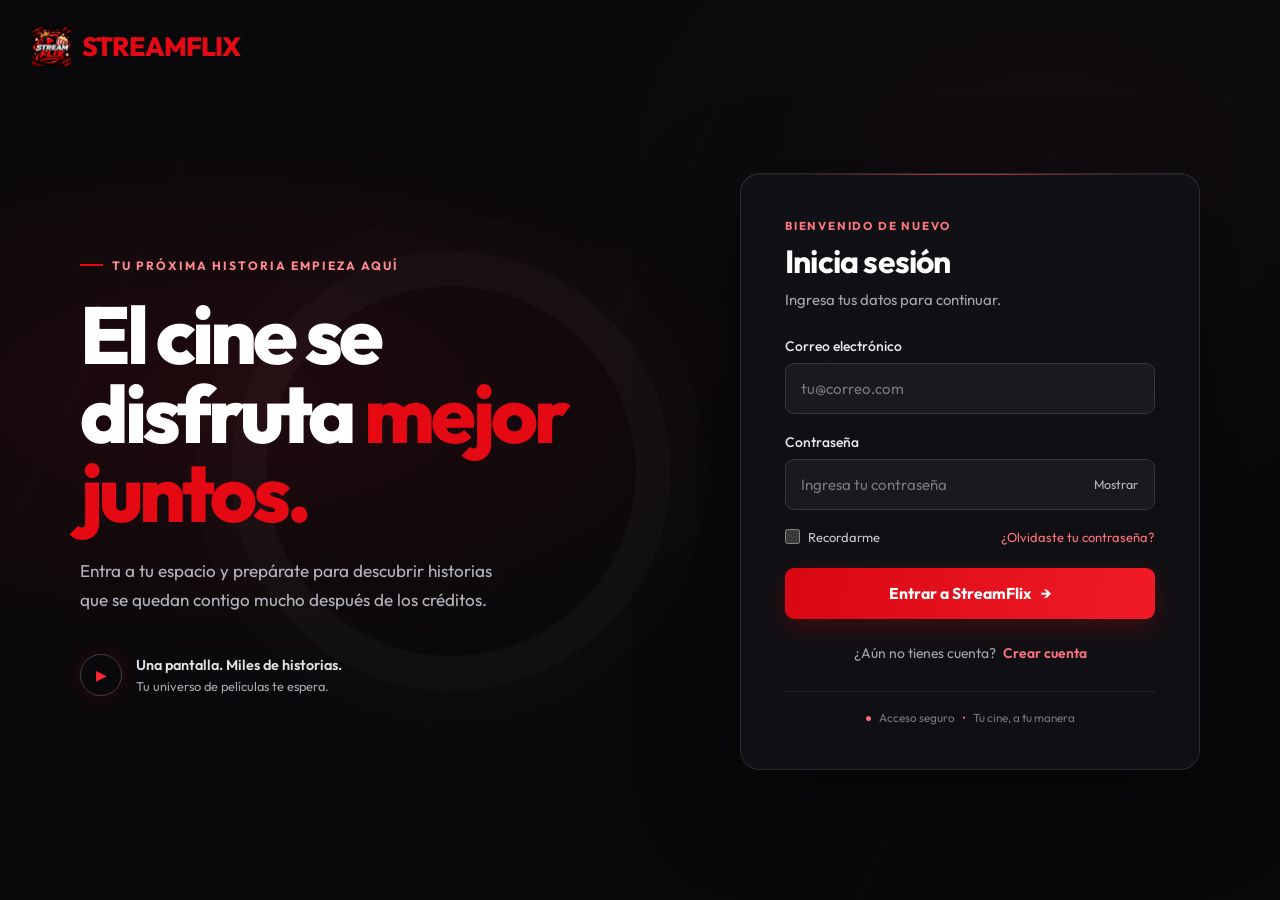
==== index.html @ 70cc802a "page" ====
<!DOCTYPE html>
<html lang="es">
<head>
    <meta charset="UTF-8">
    <meta name="viewport" content="width=device-width, initial-scale=1.0">
    <meta name="theme-color" content="#09090b">
    <title>Iniciar sesión | StreamFlix</title>
    <link rel="icon" type="image/svg+xml" href="assets/image/logo.svg">
    <link href="https://fonts.googleapis.com/css2?family=Outfit:wght@300;400;500;600;700;800&display=swap" rel="stylesheet">
    <link rel="stylesheet" href="assets/styles/login.css">
    <script src="assets/scripts/auth.js"></script>
</head>
<body>
    <header class="topbar">
        <a class="brand" href="index.html" aria-label="StreamFlix, ir al catálogo">
            <img src="assets/image/logo.svg" alt="">
            <span>STREAMFLIX</span>
        </a>
    </header>

    <main class="layout">
        <section class="intro" aria-labelledby="welcome-title">
            <p class="eyebrow">Tu próxima historia empieza aquí</p>
            <h1 id="welcome-title">El cine se disfruta <span>mejor juntos.</span></h1>
            <p class="intro-copy">Entra a tu espacio y prepárate para descubrir historias que se quedan contigo mucho después de los créditos.</p>
            <div class="film-note">
                <span class="play-mark" aria-hidden="true">▶</span>
                <span><strong>Una pantalla. Miles de historias.</strong><small>Tu universo de películas te espera.</small></span>
            </div>
        </section>

        <section class="login-card" aria-labelledby="login-title">
            <p class="card-kicker">Bienvenido de nuevo</p>
            <h2 id="login-title">Inicia sesión</h2>
            <p class="card-copy">Ingresa tus datos para continuar.</p>

            <form id="loginForm">
                <div class="field">
                    <label for="email">Correo electrónico</label>
                    <input id="email" name="email" type="email" placeholder="tu@correo.com" autocomplete="email" required>
                </div>

                <div class="field">
                    <label for="password">Contraseña</label>
                    <div class="input-wrap">
                        <input id="password" name="password" type="password" placeholder="Ingresa tu contraseña" autocomplete="current-password" required>
                        <button class="show-password" id="togglePassword" type="button" aria-label="Mostrar contraseña" aria-pressed="false">Mostrar</button>
                    </div>
                </div>

                <div class="form-options">
                    <label class="remember" for="remember">
                        <input id="remember" name="remember" type="checkbox">
                        <span>Recordarme</span>
                    </label>
                    <a class="text-link" href="#" id="forgotPassword">¿Olvidaste tu contraseña?</a>
                </div>

                <button class="submit-button" type="submit">Entrar a StreamFlix <span aria-hidden="true">→</span></button>
                <p class="status-message" id="formMessage" role="status" aria-live="polite"></p>
            </form>

            <p class="signup">¿Aún no tienes cuenta? <a class="text-link" href="#" id="signupLink">Crear cuenta</a></p>
            <div class="card-footer"><span>●</span> Acceso seguro <span>•</span> Tu cine, a tu manera</div>
        </section>
    </main>
    <script src="assets/scripts/login.js"></script>
</body>
</html>
---- assets/styles/login.css ----
:root {
            color-scheme: dark;
            --red: #e50914;
            --red-bright: #ff2632;
            --text: #fff;
            --muted: #a6a6b0;
            --panel: rgba(18, 18, 23, 0.84);
        }

        * {
            box-sizing: border-box;
        }

        body {
            min-width: 320px;
            min-height: 100vh;
            margin: 0;
            overflow-x: hidden;
            background:
                radial-gradient(ellipse at 18% 44%, rgba(101, 9, 21, 0.26), transparent 38%),
                radial-gradient(ellipse at 82% 18%, rgba(54, 27, 38, 0.2), transparent 34%),
                #09090b;
            color: var(--text);
            font-family: 'Outfit', sans-serif;
        }

        body::before {
            position: fixed;
            inset: 0;
            z-index: -1;
            background: repeating-linear-gradient(115deg, transparent 0 15%, rgba(255, 255, 255, 0.012) 15.1% 15.2%, transparent 15.3% 30%);
            content: "";
            pointer-events: none;
        }

        a {
            color: inherit;
        }

        .topbar {
            position: relative;
            z-index: 1;
            display: flex;
            align-items: center;
            justify-content: space-between;
            width: min(1320px, calc(100% - 64px));
            margin: 0 auto;
            padding: 27px 0;
        }

        .brand {
            display: inline-flex;
            align-items: center;
            gap: 11px;
            color: var(--red);
            font-size: 1.65rem;
            font-weight: 800;
            letter-spacing: -1px;
            text-decoration: none;
        }

        .brand img {
            width: 39px;
            height: 39px;
            object-fit: contain;
        }

        .layout {
            display: grid;
            grid-template-columns: minmax(0, 1fr) minmax(360px, 460px);
            align-items: center;
            gap: clamp(48px, 9vw, 150px);
            width: min(1120px, calc(100% - 64px));
            min-height: calc(100vh - 100px);
            margin: 0 auto;
            padding: 28px 0 72px;
        }

        .intro {
            position: relative;
            max-width: 620px;
            padding: 38px 0;
        }

        .intro::before {
            position: absolute;
            top: 50%;
            left: 34%;
            z-index: -1;
            width: 370px;
            height: 370px;
            border: 1px solid rgba(255, 255, 255, 0.045);
            border-radius: 50%;
            box-shadow: 0 0 0 34px rgba(255, 255, 255, 0.018), 0 0 0 70px rgba(255, 255, 255, 0.012);
            content: "";
            transform: translateY(-50%);
        }

        .eyebrow {
            display: inline-flex;
            align-items: center;
            gap: 9px;
            margin-bottom: 22px;
            color: #ff8a91;
            font-size: 0.75rem;
            font-weight: 700;
            letter-spacing: 2px;
            text-transform: uppercase;
        }

        .eyebrow::before {
            width: 23px;
            height: 2px;
            background: var(--red);
            content: "";
        }

        h1 {
            max-width: 600px;
            margin: 0;
            font-size: clamp(3.2rem, 6.3vw, 5.7rem);
            font-weight: 800;
            letter-spacing: -4px;
            line-height: 0.98;
        }

        h1 span {
            color: var(--red);
        }

        .intro-copy {
            max-width: 430px;
            margin: 24px 0 0;
            color: #b6b6bf;
            font-size: 1.07rem;
            line-height: 1.7;
        }

        .film-note {
            display: flex;
            align-items: center;
            gap: 14px;
            margin-top: 40px;
            color: #e2e2e6;
            font-size: 0.9rem;
        }

        .play-mark {
            display: grid;
            width: 42px;
            height: 42px;
            place-items: center;
            border: 1px solid rgba(255, 255, 255, 0.22);
            border-radius: 50%;
            color: var(--red-bright);
            font-size: 0.85rem;
            box-shadow: 0 0 24px rgba(229, 9, 20, 0.18);
        }

        .film-note strong {
            display: block;
            margin-bottom: 3px;
            font-weight: 600;
        }

        .film-note small {
            color: var(--muted);
            font-size: 0.8rem;
        }

        .login-card {
            position: relative;
            padding: clamp(30px, 4vw, 44px);
            overflow: hidden;
            border: 1px solid rgba(255, 255, 255, 0.11);
            border-radius: 20px;
            background: var(--panel);
            box-shadow: 0 28px 90px rgba(0, 0, 0, 0.52), inset 0 1px rgba(255, 255, 255, 0.045);
            backdrop-filter: blur(20px);
        }

        .login-card::before {
            position: absolute;
            top: 0;
            left: 12%;
            width: 76%;
            height: 1px;
            background: linear-gradient(90deg, transparent, rgba(255, 72, 81, 0.7), transparent);
            content: "";
        }

        .card-kicker {
            margin: 0 0 8px;
            color: #ff777f;
            font-size: 0.72rem;
            font-weight: 700;
            letter-spacing: 1.8px;
            text-transform: uppercase;
        }

        .login-card h2 {
            margin: 0;
            font-size: 2rem;
            font-weight: 700;
            letter-spacing: -0.8px;
        }

        .card-copy {
            margin: 9px 0 28px;
            color: var(--muted);
            font-size: 0.93rem;
        }

        .field {
            margin-bottom: 19px;
        }

        .field label {
            display: block;
            margin-bottom: 8px;
            color: #e8e8ec;
            font-size: 0.87rem;
            font-weight: 500;
        }

        .input-wrap {
            position: relative;
        }

        .field input {
            width: 100%;
            height: 51px;
            padding: 0 15px;
            border: 1px solid rgba(255, 255, 255, 0.13);
            border-radius: 9px;
            outline: none;
            background: rgba(255, 255, 255, 0.045);
            color: #fff;
            font: inherit;
            font-size: 0.94rem;
            transition: border-color 180ms ease, box-shadow 180ms ease, background 180ms ease;
        }

        .field input::placeholder {
            color: #777780;
        }

        .field input:focus {
            border-color: rgba(255, 59, 70, 0.8);
            background: rgba(255, 255, 255, 0.065);
            box-shadow: 0 0 0 3px rgba(229, 9, 20, 0.14);
        }

        .field input[type="password"],
        .field input[type="text"]#password {
            padding-right: 68px;
        }

        .show-password {
            position: absolute;
            top: 50%;
            right: 12px;
            padding: 5px;
            border: 0;
            background: transparent;
            color: #b7b7c0;
            cursor: pointer;
            font: inherit;
            font-size: 0.78rem;
            transform: translateY(-50%);
        }

        .show-password:hover {
            color: #fff;
        }

        .form-options {
            display: flex;
            align-items: center;
            justify-content: space-between;
            gap: 12px;
            margin: 2px 0 23px;
            font-size: 0.81rem;
        }

        .remember {
            display: inline-flex;
            align-items: center;
            gap: 8px;
            color: #c7c7ce;
            cursor: pointer;
        }

        .remember input {
            width: 15px;
            height: 15px;
            margin: 0;
            accent-color: var(--red);
        }

        .text-link {
            color: #ff737c;
            text-decoration: none;
        }

        .text-link:hover {
            color: #ffabb0;
            text-decoration: underline;
        }

        .submit-button {
            display: flex;
            align-items: center;
            justify-content: center;
            gap: 10px;
            width: 100%;
            min-height: 51px;
            border: 0;
            border-radius: 9px;
            background: linear-gradient(105deg, #d90712, #f01b26);
            box-shadow: 0 8px 24px rgba(229, 9, 20, 0.22);
            color: #fff;
            cursor: pointer;
            font: inherit;
            font-size: 0.98rem;
            font-weight: 700;
            transition: transform 180ms ease, box-shadow 180ms ease, filter 180ms ease;
        }

        .submit-button:hover {
            transform: translateY(-1px);
            box-shadow: 0 11px 30px rgba(229, 9, 20, 0.32);
            filter: brightness(1.08);
        }

        .submit-button:focus-visible,
        .show-password:focus-visible,
        a:focus-visible {
            outline: 2px solid #fff;
            outline-offset: 3px;
        }

        .status-message {
            margin: 14px 0 0;
            color: #ffb1b5;
            font-size: 0.83rem;
            line-height: 1.5;
        }

        .status-message:empty {
            display: none;
        }

        .signup {
            margin: 25px 0 0;
            color: #a6a6b0;
            font-size: 0.87rem;
            text-align: center;
        }

        .signup a {
            margin-left: 4px;
            font-weight: 600;
        }

        .card-footer {
            display: flex;
            justify-content: center;
            gap: 7px;
            margin-top: 29px;
            padding-top: 18px;
            border-top: 1px solid rgba(255, 255, 255, 0.08);
            color: #777780;
            font-size: 0.73rem;
        }

        .card-footer span {
            color: #ff6c75;
        }

        @media (max-width: 820px) {
            .topbar {
                width: min(100% - 40px, 560px);
                padding: 20px 0;
            }

            .layout {
                grid-template-columns: minmax(0, 460px);
                justify-content: center;
                gap: 30px;
                width: min(100% - 40px, 460px);
                min-height: auto;
                padding: 44px 0 54px;
            }

            .intro {
                padding: 0;
            }

            .intro::before {
                top: 45%;
                left: 38%;
                width: 250px;
                height: 250px;
            }

            h1 {
                max-width: 480px;
                font-size: clamp(3rem, 10vw, 4.7rem);
            }

            .intro-copy {
                max-width: 390px;
                margin-top: 16px;
                font-size: 0.98rem;
            }

            .film-note {
                display: none;
            }
        }

        @media (max-width: 480px) {
            .topbar {
                width: calc(100% - 32px);
                padding: 17px 0;
            }

            .brand {
                gap: 7px;
                font-size: 1.3rem;
            }

            .brand img {
                width: 32px;
                height: 32px;
            }

            .layout {
                width: calc(100% - 32px);
                padding: 35px 0 40px;
            }

            .eyebrow {
                margin-bottom: 15px;
                font-size: 0.66rem;
            }

            h1 {
                font-size: clamp(2.7rem, 13vw, 3.5rem);
                letter-spacing: -2.5px;
            }

            .login-card {
                padding: 27px 22px;
                border-radius: 15px;
            }

            .login-card h2 {
                font-size: 1.75rem;
            }

            .form-options {
                font-size: 0.75rem;
            }
        }

        @media (prefers-reduced-motion: reduce) {
            *,
            *::before,
            *::after {
                scroll-behavior: auto !important;
                transition-duration: 0.01ms !important;
            }
        }
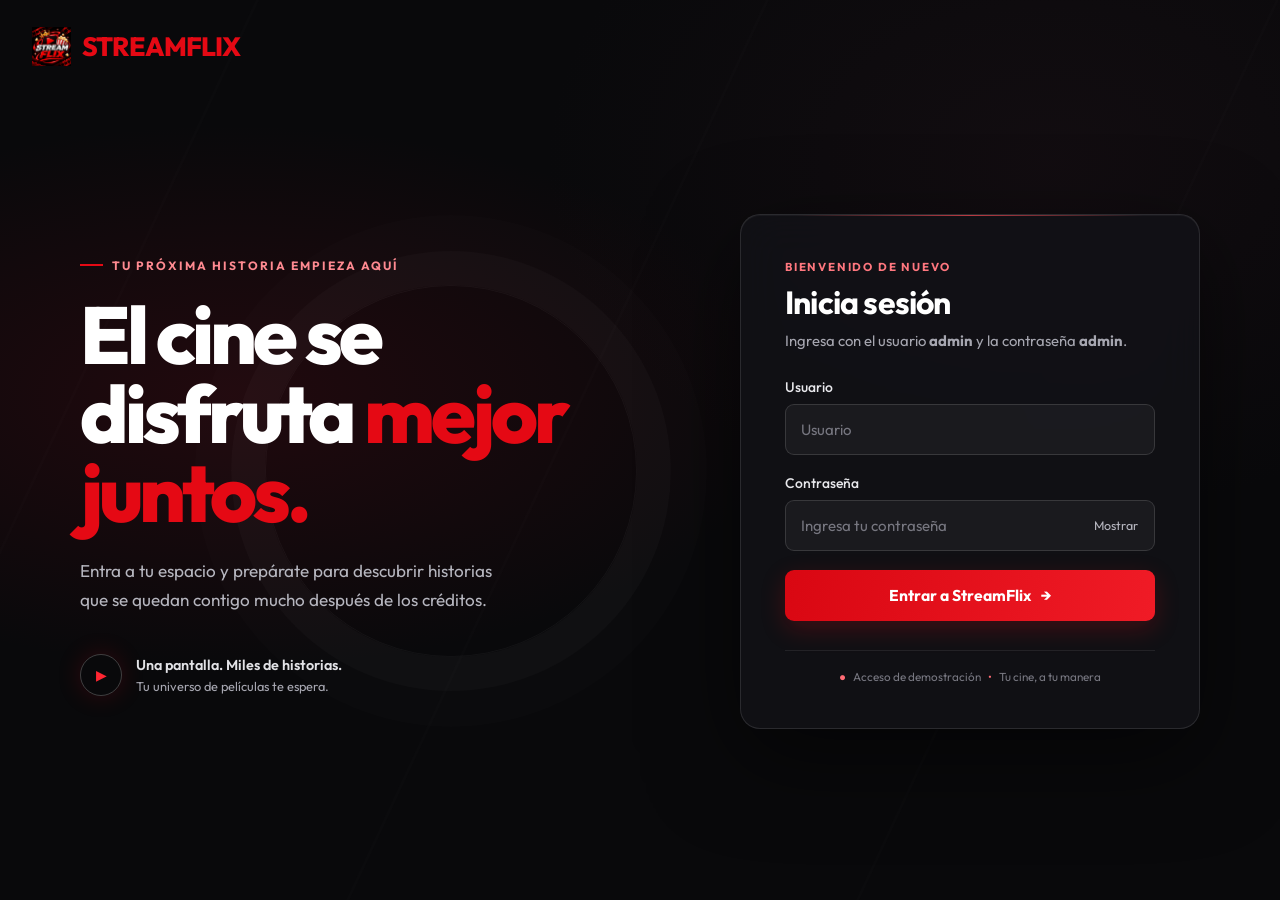
==== commit 37bbadad: "Implementar autenticación básica y controles de sesión en la aplicación" ====
--- a/index.html
+++ b/index.html
@@ -8,7 +8,6 @@
     <link rel="icon" type="image/svg+xml" href="assets/image/logo.svg">
     <link href="https://fonts.googleapis.com/css2?family=Outfit:wght@300;400;500;600;700;800&display=swap" rel="stylesheet">
     <link rel="stylesheet" href="assets/styles/login.css">
-    <script src="assets/scripts/auth.js"></script>
 </head>
 <body>
     <header class="topbar">
@@ -32,12 +31,12 @@
         <section class="login-card" aria-labelledby="login-title">
             <p class="card-kicker">Bienvenido de nuevo</p>
             <h2 id="login-title">Inicia sesión</h2>
-            <p class="card-copy">Ingresa tus datos para continuar.</p>
+            <p class="card-copy">Ingresa con el usuario <strong>admin</strong> y la contraseña <strong>admin</strong>.</p>
 
             <form id="loginForm">
                 <div class="field">
-                    <label for="email">Correo electrónico</label>
-                    <input id="email" name="email" type="email" placeholder="tu@correo.com" autocomplete="email" required>
+                    <label for="username">Usuario</label>
+                    <input id="username" name="username" type="text" placeholder="Usuario" autocomplete="username" required>
                 </div>
 
                 <div class="field">
@@ -48,20 +47,11 @@
                     </div>
                 </div>
 
-                <div class="form-options">
-                    <label class="remember" for="remember">
-                        <input id="remember" name="remember" type="checkbox">
-                        <span>Recordarme</span>
-                    </label>
-                    <a class="text-link" href="#" id="forgotPassword">¿Olvidaste tu contraseña?</a>
-                </div>
-
                 <button class="submit-button" type="submit">Entrar a StreamFlix <span aria-hidden="true">→</span></button>
                 <p class="status-message" id="formMessage" role="status" aria-live="polite"></p>
             </form>
 
-            <p class="signup">¿Aún no tienes cuenta? <a class="text-link" href="#" id="signupLink">Crear cuenta</a></p>
-            <div class="card-footer"><span>●</span> Acceso seguro <span>•</span> Tu cine, a tu manera</div>
+            <div class="card-footer"><span>●</span> Acceso de demostración <span>•</span> Tu cine, a tu manera</div>
         </section>
     </main>
     <script src="assets/scripts/login.js"></script>
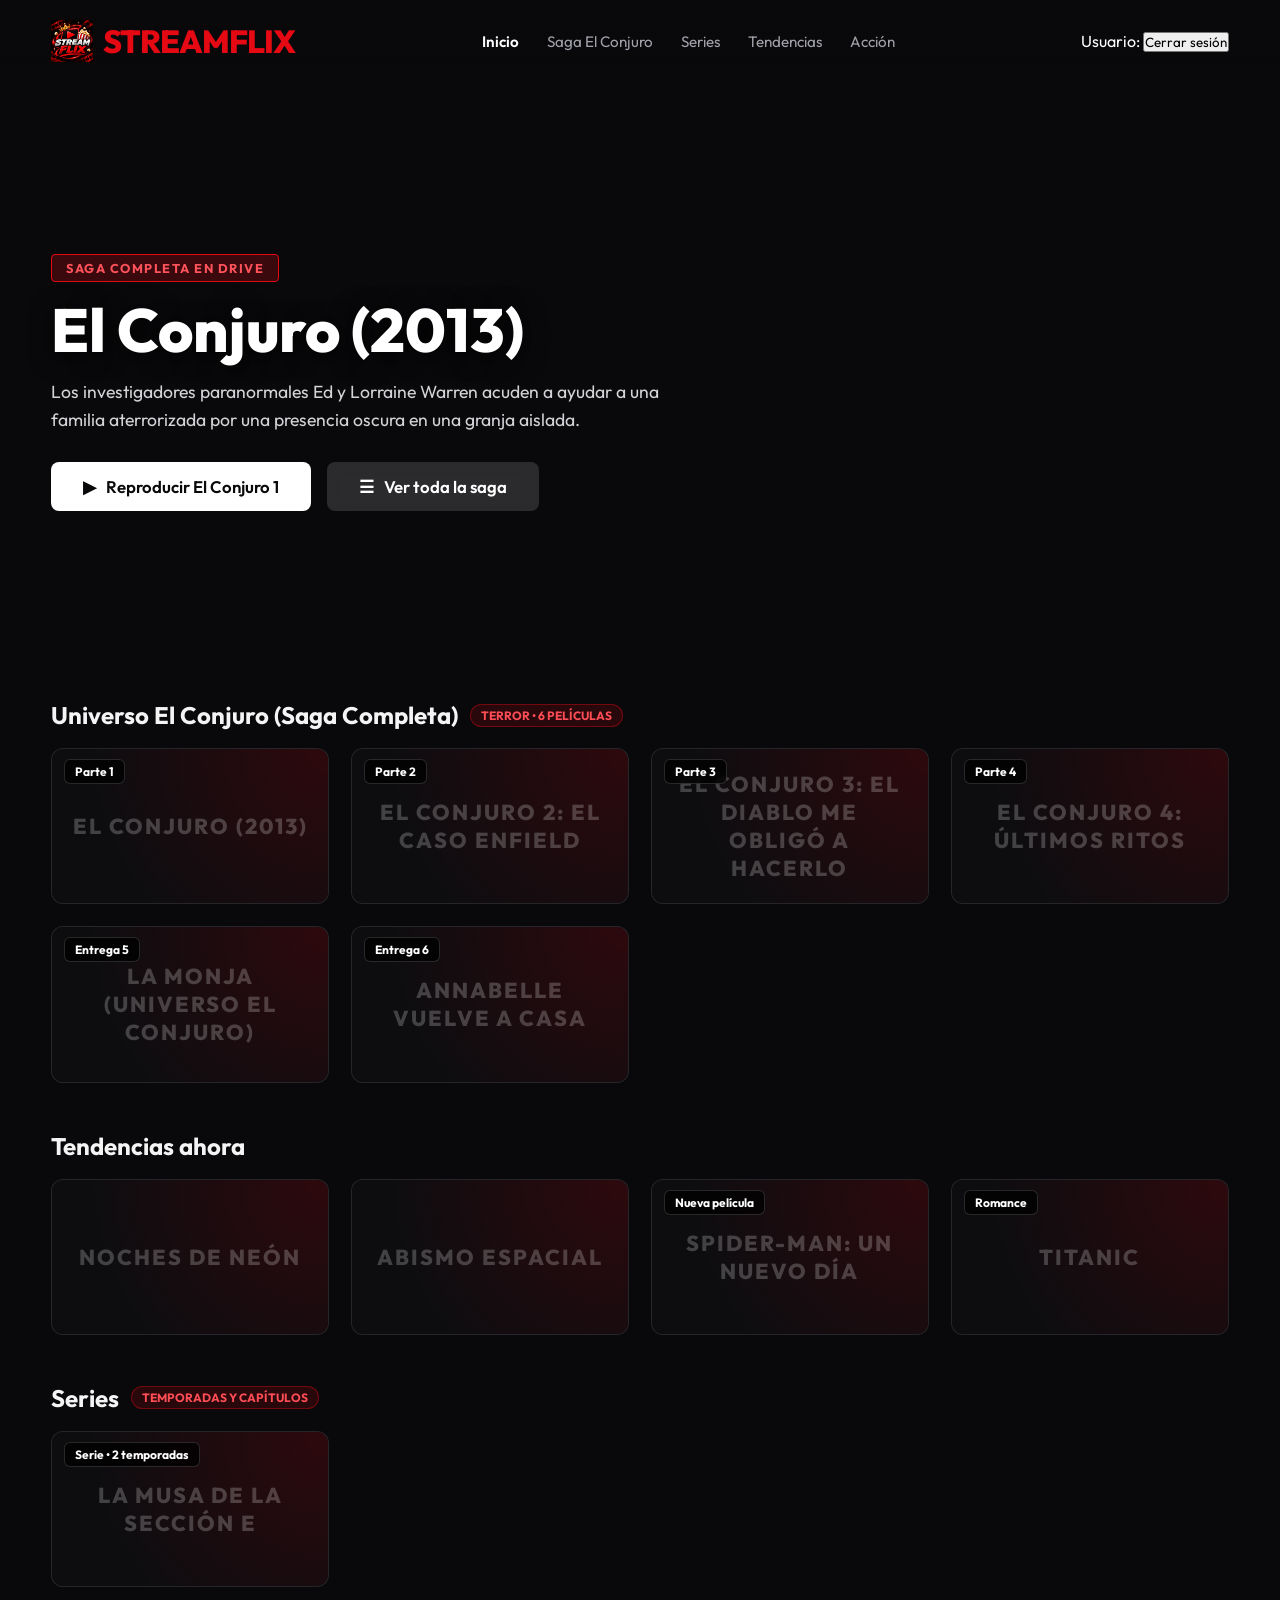
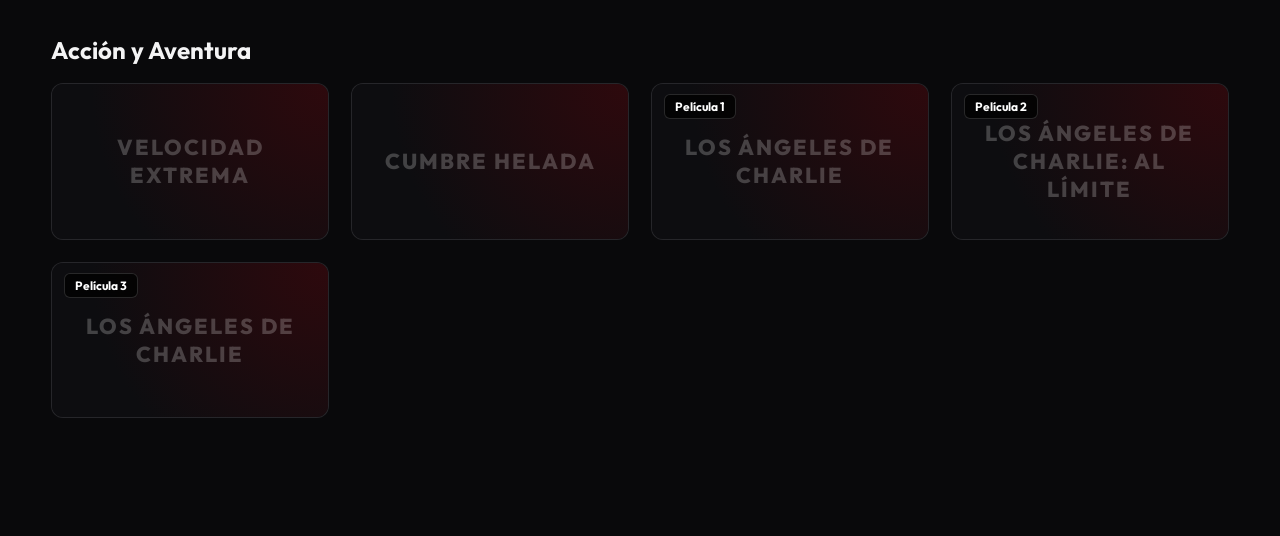
==== commit 8a03e07d: "reparando" ====
--- a/index.html
+++ b/index.html
@@ -1,59 +1,106 @@
+
 <!DOCTYPE html>
 <html lang="es">
 <head>
     <meta charset="UTF-8">
     <meta name="viewport" content="width=device-width, initial-scale=1.0">
-    <meta name="theme-color" content="#09090b">
-    <title>Iniciar sesión | StreamFlix</title>
+    <title>StreamFlix</title>
     <link rel="icon" type="image/svg+xml" href="assets/image/logo.svg">
-    <link href="https://fonts.googleapis.com/css2?family=Outfit:wght@300;400;500;600;700;800&display=swap" rel="stylesheet">
-    <link rel="stylesheet" href="assets/styles/login.css">
+    <link href="https://fonts.googleapis.com/css2?family=Outfit:wght@300;400;600;800&display=swap" rel="stylesheet">
+    <link rel="stylesheet" href="assets/styles/styles.css">
 </head>
 <body>
-    <header class="topbar">
-        <a class="brand" href="index.html" aria-label="StreamFlix, ir al catálogo">
+
+    <!-- Barra de Navegación -->
+    <nav id="navbar">
+        <div class="logo">
             <img src="assets/image/logo.svg" alt="">
             <span>STREAMFLIX</span>
-        </a>
+        </div>
+        <ul class="nav-links">
+            <li><a href="#" class="active">Inicio</a></li>
+            <li><a href="#conjuro">Saga El Conjuro</a></li>
+            <li><a href="#series">Series</a></li>
+            <li><a href="#tendencias">Tendencias</a></li>
+            <li><a href="#accion">Acción</a></li>
+        </ul>
+        <div class="session-controls">
+            <span>Usuario: <strong id="currentUser"></strong></span>
+            <button id="logoutButton" type="button">Cerrar sesión</button>
+        </div>
+    </nav>
+
+    <!-- Portada Destacada (Hero) -->
+    <header class="hero" id="heroBanner">
+        <div class="hero-content">
+            <span class="badge">SAGA COMPLETA EN DRIVE</span>
+            <h1 class="hero-title" id="heroTitle">El Conjuro: Expediente Warren</h1>
+            <p class="hero-desc" id="heroDesc">Los investigadores paranormales Ed y Lorraine Warren acuden a ayudar a una familia aterrorizada por una presencia oscura en una granja aislada.</p>
+            <div class="hero-buttons">
+                <button class="btn btn-play" id="heroPlayBtn">
+                    <span>▶</span> Reproducir El Conjuro 1
+                </button>
+                <button class="btn btn-info" onclick="document.getElementById('conjuro').scrollIntoView()">
+                    <span>☰</span> Ver toda la saga
+                </button>
+            </div>
+        </div>
     </header>
 
-    <main class="layout">
-        <section class="intro" aria-labelledby="welcome-title">
-            <p class="eyebrow">Tu próxima historia empieza aquí</p>
-            <h1 id="welcome-title">El cine se disfruta <span>mejor juntos.</span></h1>
-            <p class="intro-copy">Entra a tu espacio y prepárate para descubrir historias que se quedan contigo mucho después de los créditos.</p>
-            <div class="film-note">
-                <span class="play-mark" aria-hidden="true">▶</span>
-                <span><strong>Una pantalla. Miles de historias.</strong><small>Tu universo de películas te espera.</small></span>
+    <!-- Catálogo de Videos -->
+    <main class="catalog">
+        <!-- SECCIÓN SAGA EL CONJURO -->
+        <section class="row" id="conjuro">
+            <div class="row-header">
+                <h2 class="row-title">Universo El Conjuro (Saga Completa)</h2>
+                <span class="row-tag">Terror • 6 Películas</span>
             </div>
+            <div class="cards-container" id="rowConjuro"></div>
         </section>
 
-        <section class="login-card" aria-labelledby="login-title">
-            <p class="card-kicker">Bienvenido de nuevo</p>
-            <h2 id="login-title">Inicia sesión</h2>
-            <p class="card-copy">Ingresa con el usuario <strong>admin</strong> y la contraseña <strong>admin</strong>.</p>
+        <!-- SECCIÓN TENDENCIAS -->
+        <section class="row" id="tendencias">
+            <div class="row-header">
+                <h2 class="row-title">Tendencias ahora</h2>
+            </div>
+            <div class="cards-container" id="rowTendencias"></div>
+        </section>
 
-            <form id="loginForm">
-                <div class="field">
-                    <label for="username">Usuario</label>
-                    <input id="username" name="username" type="text" placeholder="Usuario" autocomplete="username" required>
-                </div>
+        <!-- SECCIÓN SERIES -->
+        <section class="row" id="series">
+            <div class="row-header">
+                <h2 class="row-title">Series</h2>
+                <span class="row-tag">Temporadas y capítulos</span>
+            </div>
+            <div class="cards-container" id="rowSeries"></div>
+        </section>
 
-                <div class="field">
-                    <label for="password">Contraseña</label>
-                    <div class="input-wrap">
-                        <input id="password" name="password" type="password" placeholder="Ingresa tu contraseña" autocomplete="current-password" required>
-                        <button class="show-password" id="togglePassword" type="button" aria-label="Mostrar contraseña" aria-pressed="false">Mostrar</button>
-                    </div>
-                </div>
-
-                <button class="submit-button" type="submit">Entrar a StreamFlix <span aria-hidden="true">→</span></button>
-                <p class="status-message" id="formMessage" role="status" aria-live="polite"></p>
-            </form>
-
-            <div class="card-footer"><span>●</span> Acceso de demostración <span>•</span> Tu cine, a tu manera</div>
+        <!-- SECCIÓN ACCIÓN -->
+        <section class="row" id="accion">
+            <div class="row-header">
+                <h2 class="row-title">Acción y Aventura</h2>
+            </div>
+            <div class="cards-container" id="rowAccion"></div>
         </section>
     </main>
-    <script src="assets/scripts/login.js"></script>
+
+    <!-- Modal del Reproductor -->
+    <div class="modal" id="videoModal">
+        <div class="player-wrapper">
+            <aside class="episode-panel" id="episodePanel" hidden></aside>
+            <div class="video-container">
+                <iframe id="drivePlayer" allow="autoplay; fullscreen" allowfullscreen></iframe>
+            </div>
+        </div>
+    </div>
+    <div class="notice-modal" id="videoUnavailableModal" role="dialog" aria-modal="true" aria-labelledby="videoUnavailableTitle" hidden>
+        <div class="notice-card">
+            <h2 id="videoUnavailableTitle">Video aún no disponible</h2>
+            <p id="videoUnavailableMessage">Este video todavía no está disponible.</p>
+            <button type="button" id="closeUnavailableNotice">Entendido</button>
+        </div>
+    </div>
+    <script src="assets/scripts/session.js"></script>
+    <script src="assets/scripts/main.js"></script>
 </body>
-</html>
+</html> 
--- a/assets/styles/styles.css
+++ b/assets/styles/styles.css
@@ -0,0 +1,727 @@
+        :root {
+            --primary: #e50914;
+            --primary-hover: #f40612;
+            --bg-dark: #09090b;
+            --bg-card: #141418;
+            --text-main: #ffffff;
+            --text-muted: #a1a1aa;
+        }
+
+        * {
+            margin: 0;
+            padding: 0;
+            box-sizing: border-box;
+            font-family: 'Outfit', sans-serif;
+            scroll-behavior: smooth;
+        }
+
+        body {
+            background-color: var(--bg-dark);
+            color: var(--text-main);
+            overflow-x: hidden;
+        }
+
+        /* Navbar con efecto cristal */
+        nav {
+            position: fixed;
+            top: 0;
+            width: 100%;
+            padding: 20px 4%;
+            display: flex;
+            justify-content: space-between;
+            align-items: center;
+            z-index: 100;
+            transition: background 0.4s ease, backdrop-filter 0.4s ease;
+            background: linear-gradient(to bottom, rgba(9, 9, 11, 0.95) 0%, transparent 100%);
+        }
+
+        nav.scrolled {
+            background: rgba(9, 9, 11, 0.88);
+            backdrop-filter: blur(14px);
+            border-bottom: 1px solid rgba(255, 255, 255, 0.08);
+        }
+
+        .logo {
+            font-size: 2rem;
+            font-weight: 800;
+            color: var(--primary);
+            letter-spacing: -1px;
+            text-transform: uppercase;
+            cursor: pointer;
+            display: flex;
+            align-items: center;
+            gap: 10px;
+        }
+
+        .logo img {
+            width: 42px;
+            height: 42px;
+            object-fit: contain;
+        }
+
+        .nav-links {
+            display: flex;
+            gap: 28px;
+            list-style: none;
+        }
+
+        .nav-links a {
+            color: var(--text-muted);
+            text-decoration: none;
+            font-weight: 400;
+            font-size: 0.95rem;
+            transition: color 0.3s;
+        }
+
+        .nav-links a:hover, .nav-links a.active {
+            color: var(--text-main);
+            font-weight: 600;
+        }
+
+        /* Hero Banner Principal */
+        .hero {
+            position: relative;
+            height: 85vh;
+            width: 100%;
+            display: flex;
+            align-items: center;
+            padding: 0 4%;
+            background-size: cover;
+            background-position: center 25%;
+        }
+
+        .hero::after {
+            content: '';
+            position: absolute;
+            inset: 0;
+            background: linear-gradient(90deg, var(--bg-dark) 18%, rgba(9, 9, 11, 0.55) 60%, transparent 100%),
+                        linear-gradient(0deg, var(--bg-dark) 6%, transparent 45%);
+        }
+
+        .hero-content {
+            position: relative;
+            z-index: 10;
+            max-width: 630px;
+        }
+
+        .badge {
+            display: inline-block;
+            background: rgba(229, 9, 20, 0.22);
+            border: 1px solid var(--primary);
+            color: #ff525b;
+            padding: 5px 14px;
+            border-radius: 4px;
+            font-size: 0.8rem;
+            font-weight: 700;
+            margin-bottom: 16px;
+            letter-spacing: 1.5px;
+        }
+
+        .hero-title {
+            font-size: 3.8rem;
+            font-weight: 800;
+            line-height: 1.05;
+            margin-bottom: 16px;
+            text-shadow: 0 4px 25px rgba(0,0,0,0.85);
+        }
+
+        .hero-desc {
+            font-size: 1.1rem;
+            color: #d4d4d8;
+            line-height: 1.6;
+            margin-bottom: 28px;
+        }
+
+        .hero-buttons {
+            display: flex;
+            gap: 16px;
+        }
+
+        .btn {
+            padding: 14px 32px;
+            border-radius: 8px;
+            font-size: 1.05rem;
+            font-weight: 600;
+            cursor: pointer;
+            display: flex;
+            align-items: center;
+            gap: 10px;
+            border: none;
+            transition: transform 0.2s, background 0.2s, box-shadow 0.2s;
+        }
+
+        .btn-play {
+            background: var(--text-main);
+            color: var(--bg-dark);
+        }
+
+        .btn-play:hover {
+            background: #e4e4e7;
+            transform: scale(1.04);
+            box-shadow: 0 0 25px rgba(255, 255, 255, 0.35);
+        }
+
+        .btn-info {
+            background: rgba(255, 255, 255, 0.14);
+            color: var(--text-main);
+            backdrop-filter: blur(8px);
+        }
+
+        .btn-info:hover {
+            background: rgba(255, 255, 255, 0.25);
+        }
+
+        /* Secciones y Catálogo */
+        .catalog {
+            position: relative;
+            z-index: 20;
+            margin-top: -65px;
+            padding-bottom: 70px;
+        }
+
+        .row {
+            margin-bottom: 48px;
+            padding: 0 4%;
+        }
+
+        .row-header {
+            display: flex;
+            align-items: center;
+            gap: 12px;
+            margin-bottom: 18px;
+        }
+
+        .row-title {
+            font-size: 1.5rem;
+            font-weight: 700;
+            color: #f4f4f5;
+        }
+
+        .row-tag {
+            background: rgba(229, 9, 20, 0.15);
+            color: #ff4d56;
+            border: 1px solid rgba(229, 9, 20, 0.4);
+            font-size: 0.75rem;
+            font-weight: 700;
+            padding: 3px 10px;
+            border-radius: 20px;
+            text-transform: uppercase;
+        }
+
+        .cards-container {
+            display: grid;
+            grid-template-columns: repeat(auto-fill, minmax(270px, 1fr));
+            gap: 22px;
+        }
+
+        /* Tarjeta de Película */
+        .movie-card {
+            position: relative;
+            border-radius: 12px;
+            overflow: hidden;
+            background: var(--bg-card);
+            aspect-ratio: 16 / 9;
+            cursor: pointer;
+            transition: transform 0.35s cubic-bezier(0.25, 0.46, 0.45, 0.94), box-shadow 0.35s;
+            border: 1px solid rgba(255, 255, 255, 0.08);
+        }
+
+        .movie-card:hover {
+            transform: scale(1.07);
+            z-index: 30;
+            box-shadow: 0 18px 40px rgba(0, 0, 0, 0.9), 0 0 0 2px var(--primary);
+        }
+
+        /* Fondo estilizado por si no pones imagen aún */
+        .card-bg-fallback {
+            position: absolute;
+            inset: 0;
+            background: radial-gradient(circle at top right, #2e090d, #0d0d10 75%);
+            display: flex;
+            align-items: center;
+            justify-content: center;
+            padding: 20px;
+            text-align: center;
+        }
+
+        .card-bg-fallback span {
+            font-size: 1.35rem;
+            font-weight: 800;
+            color: rgba(255, 255, 255, 0.22);
+            text-transform: uppercase;
+            letter-spacing: 2px;
+        }
+
+        .movie-card img {
+            position: relative;
+            width: 100%;
+            height: 100%;
+            object-fit: cover;
+            transition: filter 0.3s;
+            z-index: 2;
+        }
+
+        .movie-card:hover img {
+            filter: brightness(0.35);
+        }
+
+        .card-number {
+            position: absolute;
+            top: 10px;
+            left: 12px;
+            z-index: 3;
+            background: rgba(0, 0, 0, 0.75);
+            backdrop-filter: blur(4px);
+            color: #fff;
+            font-size: 0.75rem;
+            font-weight: 700;
+            padding: 4px 10px;
+            border-radius: 6px;
+            border: 1px solid rgba(255,255,255,0.15);
+        }
+
+        .card-overlay {
+            position: absolute;
+            inset: 0;
+            z-index: 4;
+            padding: 18px;
+            display: flex;
+            flex-direction: column;
+            justify-content: flex-end;
+            opacity: 0;
+            transition: opacity 0.3s ease;
+            background: linear-gradient(to top, rgba(0,0,0,0.96) 15%, transparent 100%);
+        }
+
+        .movie-card:hover .card-overlay {
+            opacity: 1;
+        }
+
+        .card-play-icon {
+            position: absolute;
+            top: 45%;
+            left: 50%;
+            transform: translate(-50%, -50%) scale(0.8);
+            width: 52px;
+            height: 52px;
+            background: var(--primary);
+            border-radius: 50%;
+            display: flex;
+            align-items: center;
+            justify-content: center;
+            transition: transform 0.3s ease;
+            box-shadow: 0 0 22px rgba(229, 9, 20, 0.8);
+        }
+
+        .movie-card:hover .card-play-icon {
+            transform: translate(-50%, -50%) scale(1);
+        }
+
+        .card-title {
+            font-size: 1.05rem;
+            font-weight: 700;
+            margin-bottom: 4px;
+        }
+
+        .card-meta {
+            font-size: 0.8rem;
+            color: #4ade80;
+            font-weight: 600;
+        }
+
+        /* Modal Reproductor Google Drive */
+        .modal {
+            display: none;
+            position: fixed;
+            inset: 0;
+            background: rgba(0, 0, 0, 0.92);
+            z-index: 1000;
+            justify-content: center;
+            align-items: center;
+            animation: fadeIn 0.25s ease;
+            padding: 24px;
+        }
+
+        .modal.active {
+            display: flex;
+        }
+
+        @keyframes fadeIn {
+            from { opacity: 0; }
+            to { opacity: 1; }
+        }
+
+        .player-wrapper {
+            position: relative;
+            width: min(92vw, 1280px);
+            height: min(82vh, 720px);
+            background: #000;
+            display: flex;
+            flex-direction: column;
+            overflow: hidden;
+            border-radius: 12px;
+            box-shadow: 0 18px 60px rgba(0, 0, 0, 0.9);
+        }
+
+        .player-wrapper:fullscreen {
+            width: 100vw;
+            height: 100vh;
+            border-radius: 0;
+        }
+
+        .video-container {
+            position: relative;
+            width: 100%;
+            flex: 1;
+            min-height: 0;
+            background: #050505;
+        }
+
+        .video-container iframe {
+            width: 100%;
+            height: 100%;
+            border: none;
+        }
+
+        .notice-modal {
+            position: fixed;
+            inset: 0;
+            z-index: 1100;
+            display: flex;
+            align-items: center;
+            justify-content: center;
+            padding: 20px;
+            background: rgba(0, 0, 0, 0.78);
+        }
+
+        .notice-modal[hidden] {
+            display: none;
+        }
+
+        .notice-card {
+            width: min(100%, 420px);
+            padding: 28px;
+            border: 1px solid rgba(255, 255, 255, 0.12);
+            border-radius: 14px;
+            background: #141418;
+            color: var(--text-main);
+            text-align: center;
+            box-shadow: 0 18px 60px rgba(0, 0, 0, 0.7);
+        }
+
+        .notice-card h2 {
+            margin-bottom: 10px;
+            font-size: 1.4rem;
+        }
+
+        .notice-card p {
+            margin-bottom: 22px;
+            color: var(--text-muted);
+            line-height: 1.5;
+        }
+
+        .notice-card button {
+            min-width: 120px;
+            padding: 11px 20px;
+            border: none;
+            border-radius: 8px;
+            background: var(--primary);
+            color: #fff;
+            font: inherit;
+            font-weight: 600;
+            cursor: pointer;
+        }
+
+        .notice-card button:hover {
+            background: var(--primary-hover);
+        }
+
+        .player-wrapper.series-player {
+            width: min(96vw, 1380px);
+            height: min(82vh, 760px);
+            flex-direction: row;
+        }
+
+        .episode-panel {
+            width: 320px;
+            flex: 0 0 320px;
+            padding: 18px;
+            background: #101014;
+            border-right: 1px solid rgba(255, 255, 255, 0.08);
+            overflow-y: auto;
+        }
+
+        .episode-panel h3 {
+            font-size: 1.1rem;
+        }
+
+        .episode-header {
+            display: flex;
+            flex-direction: column;
+            align-items: flex-start;
+            gap: 10px;
+            margin-bottom: 14px;
+        }
+
+        .back-button {
+            border: none;
+            background: transparent;
+            color: #d4d4d8;
+            cursor: pointer;
+            font-size: 0.95rem;
+            font-weight: 700;
+            padding: 4px 0;
+        }
+
+        .back-button:hover {
+            color: #fff;
+        }
+
+        .season-tabs {
+            display: flex;
+            gap: 8px;
+            margin-bottom: 12px;
+        }
+
+        .season-tab,
+        .episode-button {
+            border: 1px solid rgba(255, 255, 255, 0.12);
+            background: rgba(255, 255, 255, 0.08);
+            color: #fff;
+            cursor: pointer;
+            border-radius: 7px;
+        }
+
+        .season-tab {
+            flex: 1;
+            padding: 9px 6px;
+        }
+
+        .season-tab.active {
+            background: var(--primary);
+            border-color: var(--primary);
+        }
+
+        .episode-list {
+            display: grid;
+            grid-template-columns: repeat(2, minmax(0, 1fr));
+            gap: 8px;
+        }
+
+        .episode-button {
+            min-height: 42px;
+            padding: 8px 4px;
+        }
+
+        .episode-button:hover,
+        .episode-button.active {
+            background: #fff;
+            color: #09090b;
+        }
+
+        .series-player .video-container {
+            min-width: 0;
+        }
+
+        @media (max-width: 760px) {
+            nav {
+                flex-direction: column;
+                align-items: flex-start;
+                gap: 8px;
+                padding: 10px 5% 8px;
+                background: rgba(9, 9, 11, 0.94);
+                backdrop-filter: blur(14px);
+            }
+
+            .logo {
+                gap: 7px;
+                font-size: 1.5rem;
+            }
+
+            .logo img {
+                width: 32px;
+                height: 32px;
+            }
+
+            .nav-links {
+                width: 100%;
+                gap: 20px;
+                overflow-x: auto;
+                padding-bottom: 4px;
+                scrollbar-width: none;
+            }
+
+            .nav-links::-webkit-scrollbar {
+                display: none;
+            }
+
+            .nav-links li {
+                flex: 0 0 auto;
+            }
+
+            .nav-links a {
+                font-size: 0.85rem;
+                white-space: nowrap;
+            }
+
+            .hero {
+                height: 82vh;
+                min-height: 570px;
+                align-items: flex-end;
+                padding: 130px 5% 48px;
+                background-position: center;
+            }
+
+            .hero::after {
+                background: linear-gradient(0deg, var(--bg-dark) 4%, rgba(9, 9, 11, 0.58) 58%, rgba(9, 9, 11, 0.25) 100%);
+            }
+
+            .hero-content {
+                max-width: 100%;
+            }
+
+            .badge {
+                margin-bottom: 12px;
+                font-size: 0.7rem;
+            }
+
+            .hero-title {
+                font-size: clamp(2.1rem, 9vw, 3rem);
+                line-height: 1.08;
+            }
+
+            .hero-desc {
+                margin-bottom: 20px;
+                font-size: 0.98rem;
+                line-height: 1.5;
+            }
+
+            .hero-buttons {
+                flex-direction: column;
+                align-items: stretch;
+                gap: 10px;
+                max-width: 320px;
+            }
+
+            .btn {
+                justify-content: center;
+                padding: 12px 18px;
+                font-size: 0.95rem;
+            }
+
+            .catalog {
+                margin-top: -32px;
+            }
+
+            .row {
+                margin-bottom: 34px;
+                padding: 0 5%;
+            }
+
+            .row-header {
+                align-items: flex-start;
+                flex-direction: column;
+                gap: 6px;
+                margin-bottom: 14px;
+            }
+
+            .row-title {
+                font-size: 1.25rem;
+            }
+
+            .row-tag {
+                font-size: 0.65rem;
+            }
+
+            .cards-container {
+                grid-template-columns: repeat(2, minmax(0, 1fr));
+                gap: 12px;
+            }
+
+            .movie-card {
+                aspect-ratio: 2 / 3;
+                border-radius: 9px;
+            }
+
+            .movie-card:hover {
+                transform: none;
+                box-shadow: none;
+            }
+
+            .movie-card .card-overlay {
+                opacity: 1;
+                padding: 10px;
+                background: linear-gradient(to top, rgba(0, 0, 0, 0.94) 5%, rgba(0, 0, 0, 0.12) 65%);
+            }
+
+            .movie-card:hover img {
+                filter: none;
+            }
+
+            .card-number {
+                top: 7px;
+                left: 7px;
+                padding: 3px 7px;
+                font-size: 0.65rem;
+            }
+
+            .card-play-icon {
+                width: 42px;
+                height: 42px;
+            }
+
+            .card-title {
+                font-size: 0.9rem;
+                line-height: 1.2;
+            }
+
+            .card-meta {
+                font-size: 0.7rem;
+            }
+
+            .modal {
+                padding: 8px;
+            }
+
+            .player-wrapper {
+                width: 100%;
+                height: auto;
+                aspect-ratio: 16 / 9;
+                max-height: 80vh;
+                border-radius: 8px;
+            }
+
+            .player-wrapper.series-player {
+                width: 100%;
+                height: 94vh;
+                max-height: none;
+                aspect-ratio: auto;
+                flex-direction: column;
+            }
+
+            .episode-panel {
+                width: 100%;
+                flex: 0 0 220px;
+                border-right: none;
+                border-bottom: 1px solid rgba(255, 255, 255, 0.08);
+            }
+
+            .notice-card {
+                padding: 22px;
+            }
+        }
+
+        @media (max-width: 380px) {
+            .nav-links {
+                gap: 15px;
+            }
+
+            .cards-container {
+                gap: 9px;
+            }
+
+            .card-title {
+                font-size: 0.82rem;
+            }
+        }
+    
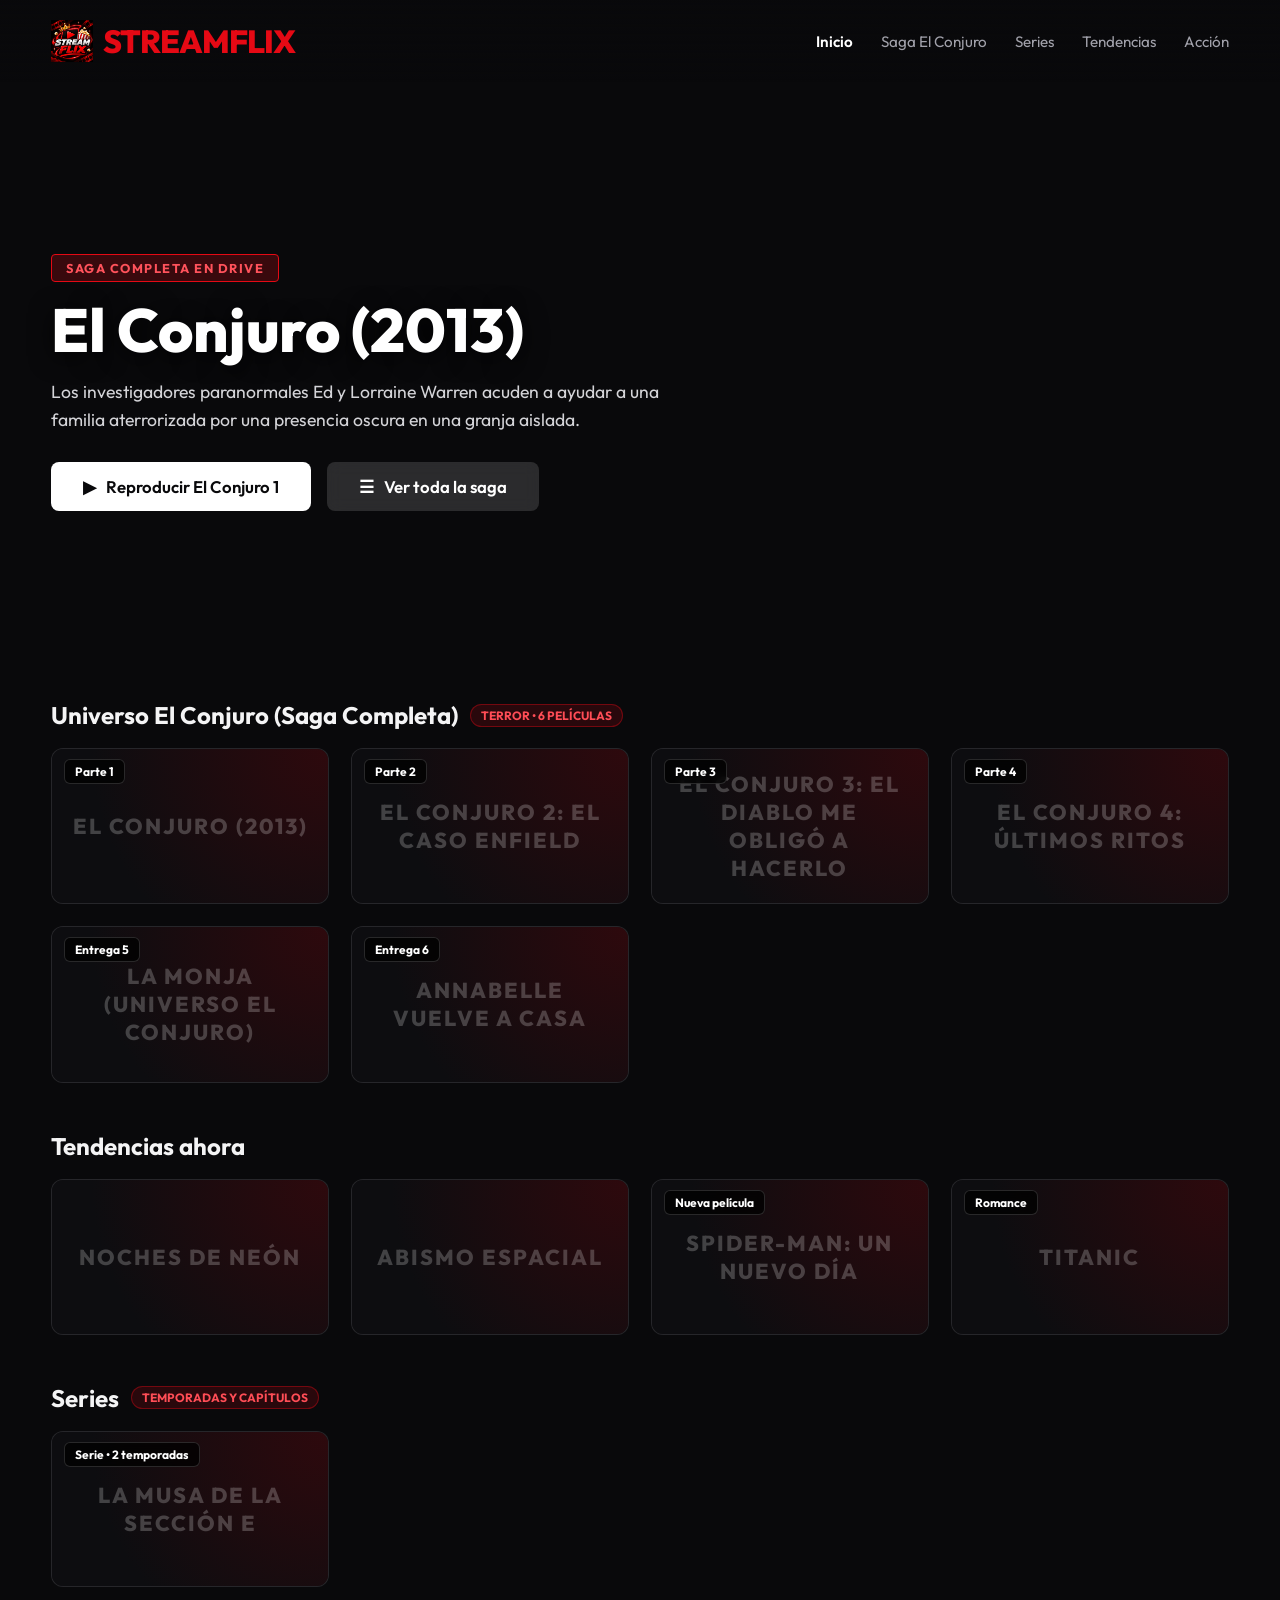
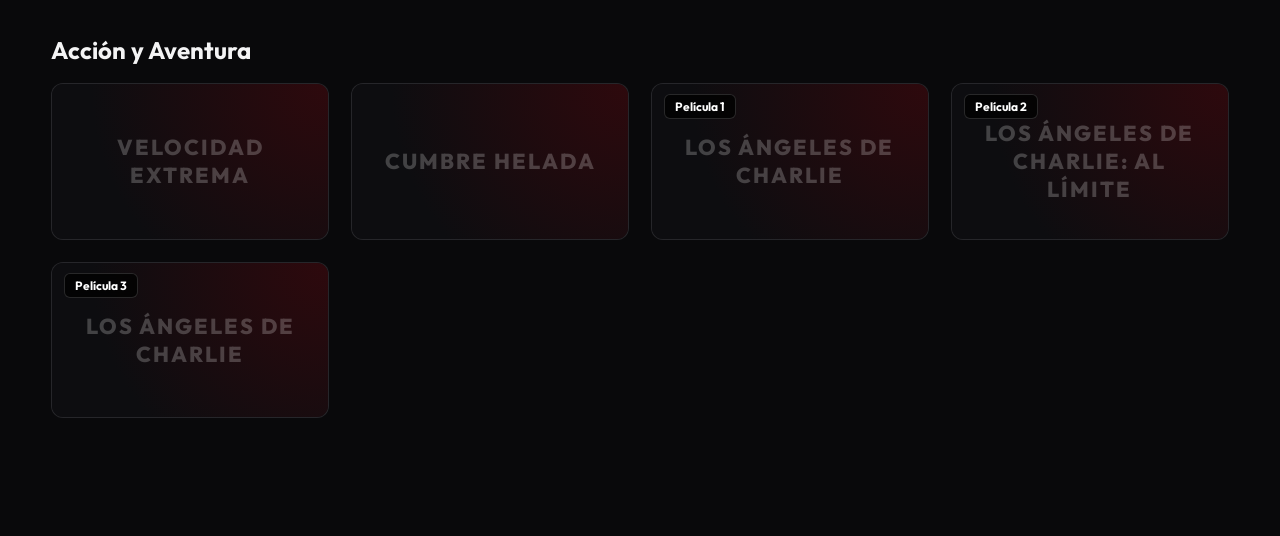
==== commit bd0d22fe: "cambio" ====
--- a/index.html
+++ b/index.html
@@ -1,4 +1,3 @@
-
 <!DOCTYPE html>
 <html lang="es">
 <head>
@@ -24,10 +23,6 @@
             <li><a href="#tendencias">Tendencias</a></li>
             <li><a href="#accion">Acción</a></li>
         </ul>
-        <div class="session-controls">
-            <span>Usuario: <strong id="currentUser"></strong></span>
-            <button id="logoutButton" type="button">Cerrar sesión</button>
-        </div>
     </nav>
 
     <!-- Portada Destacada (Hero) -->
@@ -100,7 +95,6 @@
             <button type="button" id="closeUnavailableNotice">Entendido</button>
         </div>
     </div>
-    <script src="assets/scripts/session.js"></script>
     <script src="assets/scripts/main.js"></script>
 </body>
-</html> +</html>
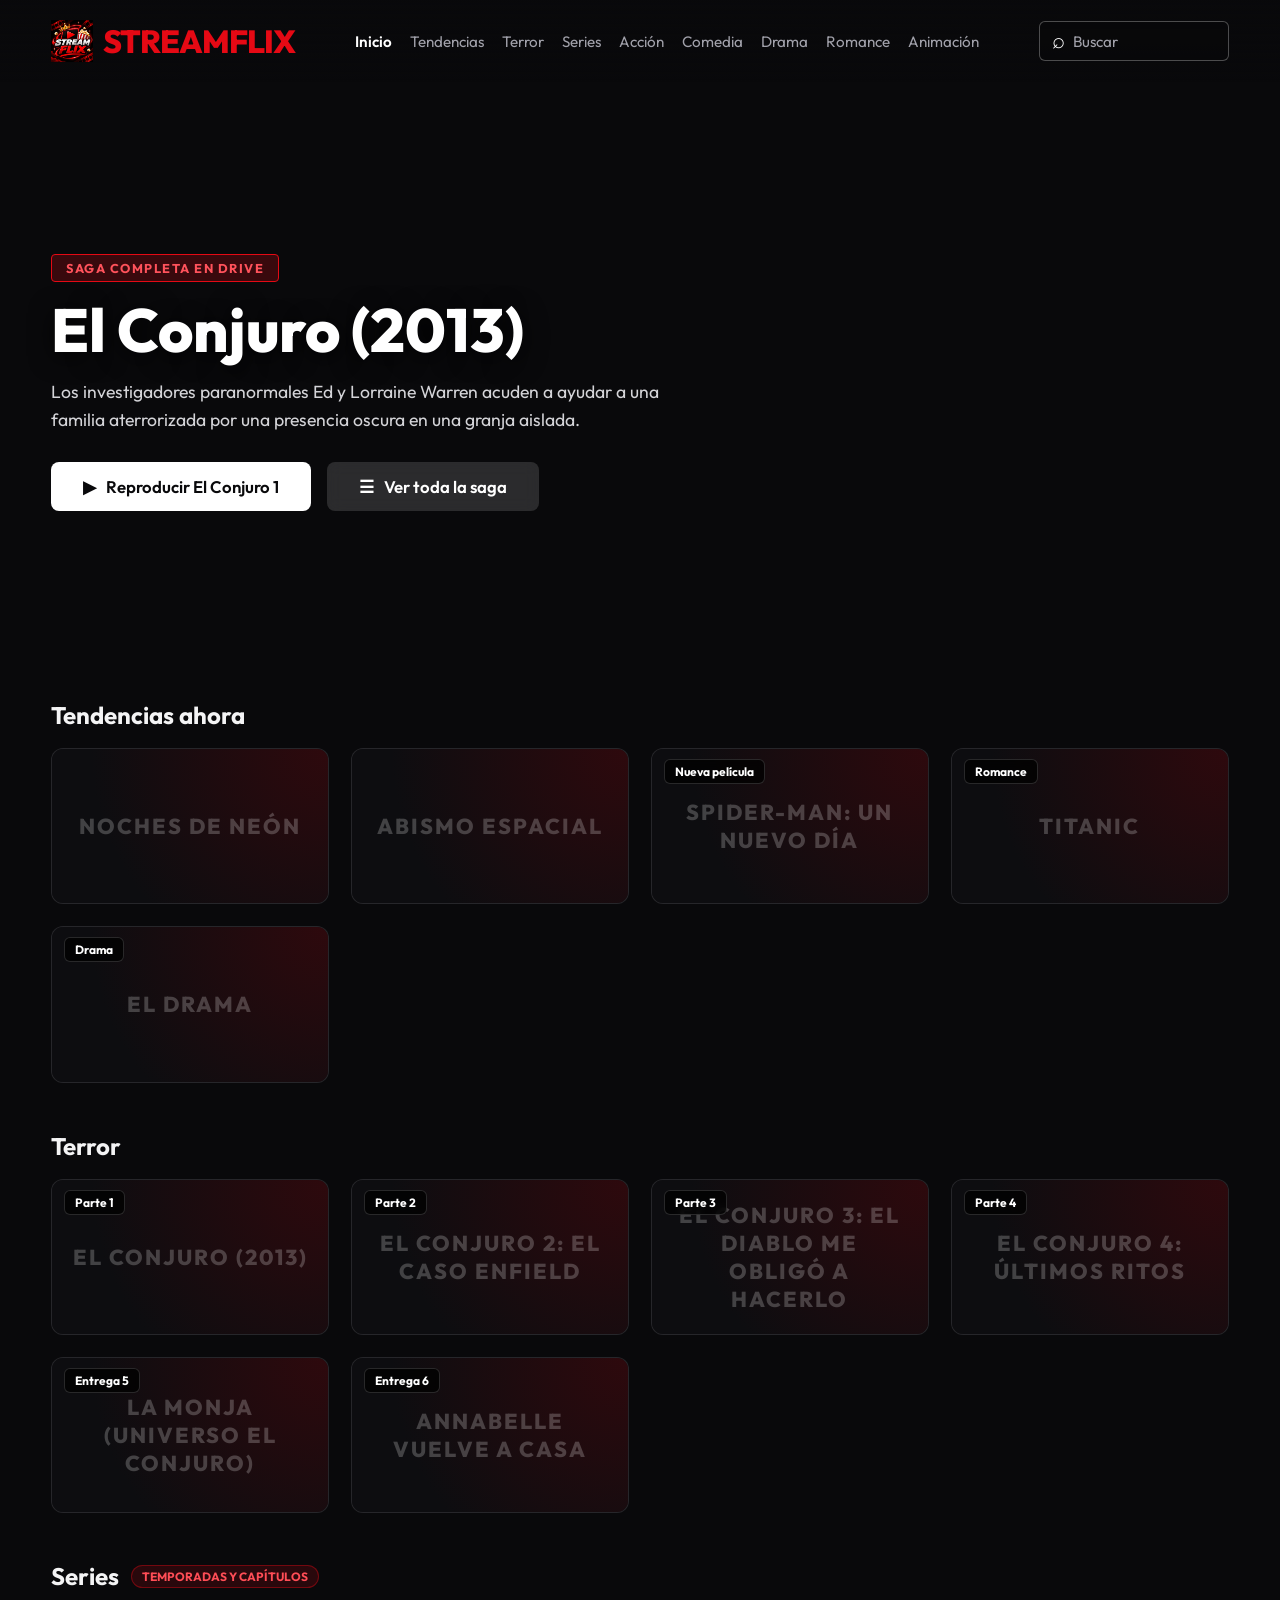
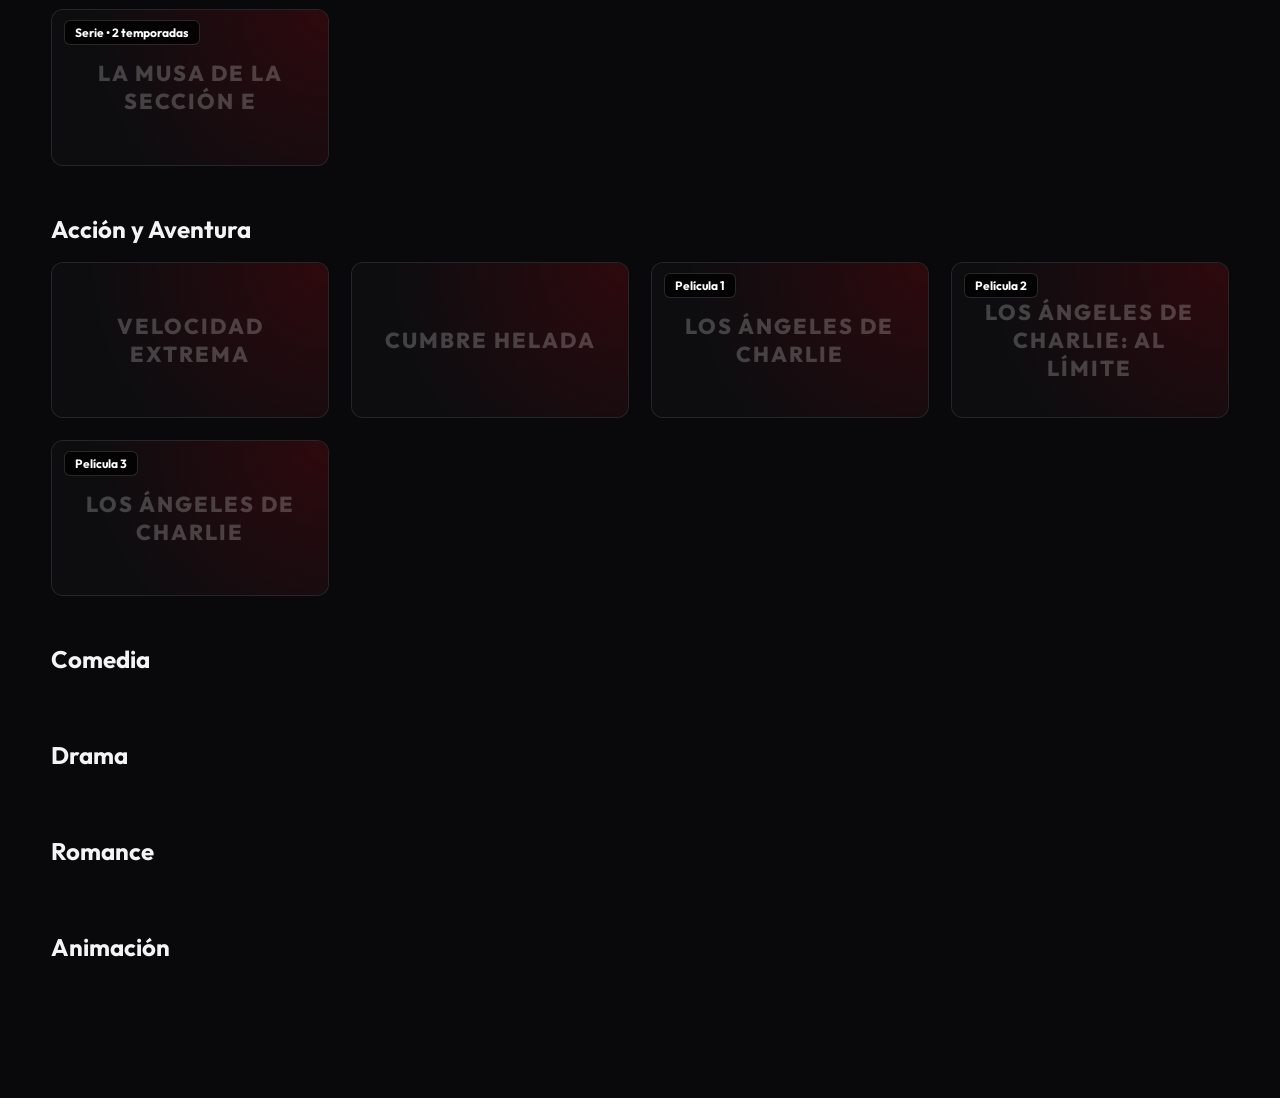
==== commit 50c38862: "guardando" ====
--- a/index.html
+++ b/index.html
@@ -18,11 +18,19 @@
         </div>
         <ul class="nav-links">
             <li><a href="#" class="active">Inicio</a></li>
-            <li><a href="#conjuro">Saga El Conjuro</a></li>
+            <li><a href="#tendencias">Tendencias</a></li>
+            <li><a href="#conjuro">Terror</a></li>
             <li><a href="#series">Series</a></li>
-            <li><a href="#tendencias">Tendencias</a></li>
             <li><a href="#accion">Acción</a></li>
+            <li><a href="#comedia">Comedia</a></li>
+            <li><a href="#drama">Drama</a></li>
+            <li><a href="#romance">Romance</a></li>
+            <li><a href="#animacion">Animación</a></li>
         </ul>
+        <div class="search-box">
+            <span class="search-icon" aria-hidden="true">⌕</span>
+            <input id="catalogSearch" type="search" placeholder="Buscar" aria-label="Buscar películas y series" autocomplete="off">
+        </div>
     </nav>
 
     <!-- Portada Destacada (Hero) -->
@@ -44,21 +52,20 @@
 
     <!-- Catálogo de Videos -->
     <main class="catalog">
-        <!-- SECCIÓN SAGA EL CONJURO -->
-        <section class="row" id="conjuro">
-            <div class="row-header">
-                <h2 class="row-title">Universo El Conjuro (Saga Completa)</h2>
-                <span class="row-tag">Terror • 6 Películas</span>
-            </div>
-            <div class="cards-container" id="rowConjuro"></div>
-        </section>
-
         <!-- SECCIÓN TENDENCIAS -->
         <section class="row" id="tendencias">
             <div class="row-header">
                 <h2 class="row-title">Tendencias ahora</h2>
             </div>
             <div class="cards-container" id="rowTendencias"></div>
+        </section>
+
+        <!-- SECCIÓN SAGA EL CONJURO -->
+        <section class="row" id="conjuro">
+            <div class="row-header">
+                <h2 class="row-title">Terror</h2>
+            </div>
+            <div class="cards-container" id="rowConjuro"></div>
         </section>
 
         <!-- SECCIÓN SERIES -->
@@ -77,6 +84,39 @@
             </div>
             <div class="cards-container" id="rowAccion"></div>
         </section>
+
+        <!-- SECCIÓN COMEDIA -->
+        <section class="row" id="comedia">
+            <div class="row-header">
+                <h2 class="row-title">Comedia</h2>
+            </div>
+            <div class="cards-container" id="rowComedia"></div>
+        </section>
+
+        <!-- SECCIÓN DRAMA -->
+        <section class="row" id="drama">
+            <div class="row-header">
+                <h2 class="row-title">Drama</h2>
+            </div>
+            <div class="cards-container" id="rowDrama"></div>
+        </section>
+
+        <!-- SECCIÓN ROMANCE -->
+        <section class="row" id="romance">
+            <div class="row-header">
+                <h2 class="row-title">Romance</h2>
+            </div>
+            <div class="cards-container" id="rowRomance"></div>
+        </section>
+
+        <!-- SECCIÓN ANIMACIÓN -->
+        <section class="row" id="animacion">
+            <div class="row-header">
+                <h2 class="row-title">Animación</h2>
+            </div>
+            <div class="cards-container" id="rowAnimacion"></div>
+        </section>
+
     </main>
 
     <!-- Modal del Reproductor -->
--- a/assets/styles/styles.css
+++ b/assets/styles/styles.css
@@ -61,7 +61,7 @@
 
         .nav-links {
             display: flex;
-            gap: 28px;
+            gap: 18px;
             list-style: none;
         }
 
@@ -76,6 +76,58 @@
         .nav-links a:hover, .nav-links a.active {
             color: var(--text-main);
             font-weight: 600;
+        }
+
+        .search-box {
+            display: flex;
+            align-items: center;
+            gap: 8px;
+            width: 190px;
+            height: 40px;
+            padding: 0 12px;
+            border: 1px solid rgba(255, 255, 255, 0.28);
+            border-radius: 6px;
+            background: rgba(9, 9, 11, 0.72);
+            transition: border-color 0.3s, background 0.3s, width 0.3s;
+        }
+
+        .search-box:focus-within {
+            width: 220px;
+            border-color: rgba(255, 255, 255, 0.7);
+            background: rgba(9, 9, 11, 0.95);
+        }
+
+        .search-icon {
+            color: var(--text-main);
+            font-size: 1.35rem;
+            line-height: 1;
+        }
+
+        .search-box input {
+            min-width: 0;
+            width: 100%;
+            border: 0;
+            outline: 0;
+            color: var(--text-main);
+            background: transparent;
+            font-size: 0.95rem;
+        }
+
+        .search-box input::placeholder {
+            color: var(--text-muted);
+        }
+
+        .search-no-results {
+            margin: 0 4% 40px;
+            padding: 28px;
+            border: 1px solid rgba(255, 255, 255, 0.08);
+            border-radius: 10px;
+            color: var(--text-muted);
+            text-align: center;
+        }
+
+        [hidden] {
+            display: none !important;
         }
 
         /* Hero Banner Principal */
@@ -564,6 +616,12 @@
                 white-space: nowrap;
             }
 
+            .search-box,
+            .search-box:focus-within {
+                width: 100%;
+                height: 36px;
+            }
+
             .hero {
                 height: 82vh;
                 min-height: 570px;
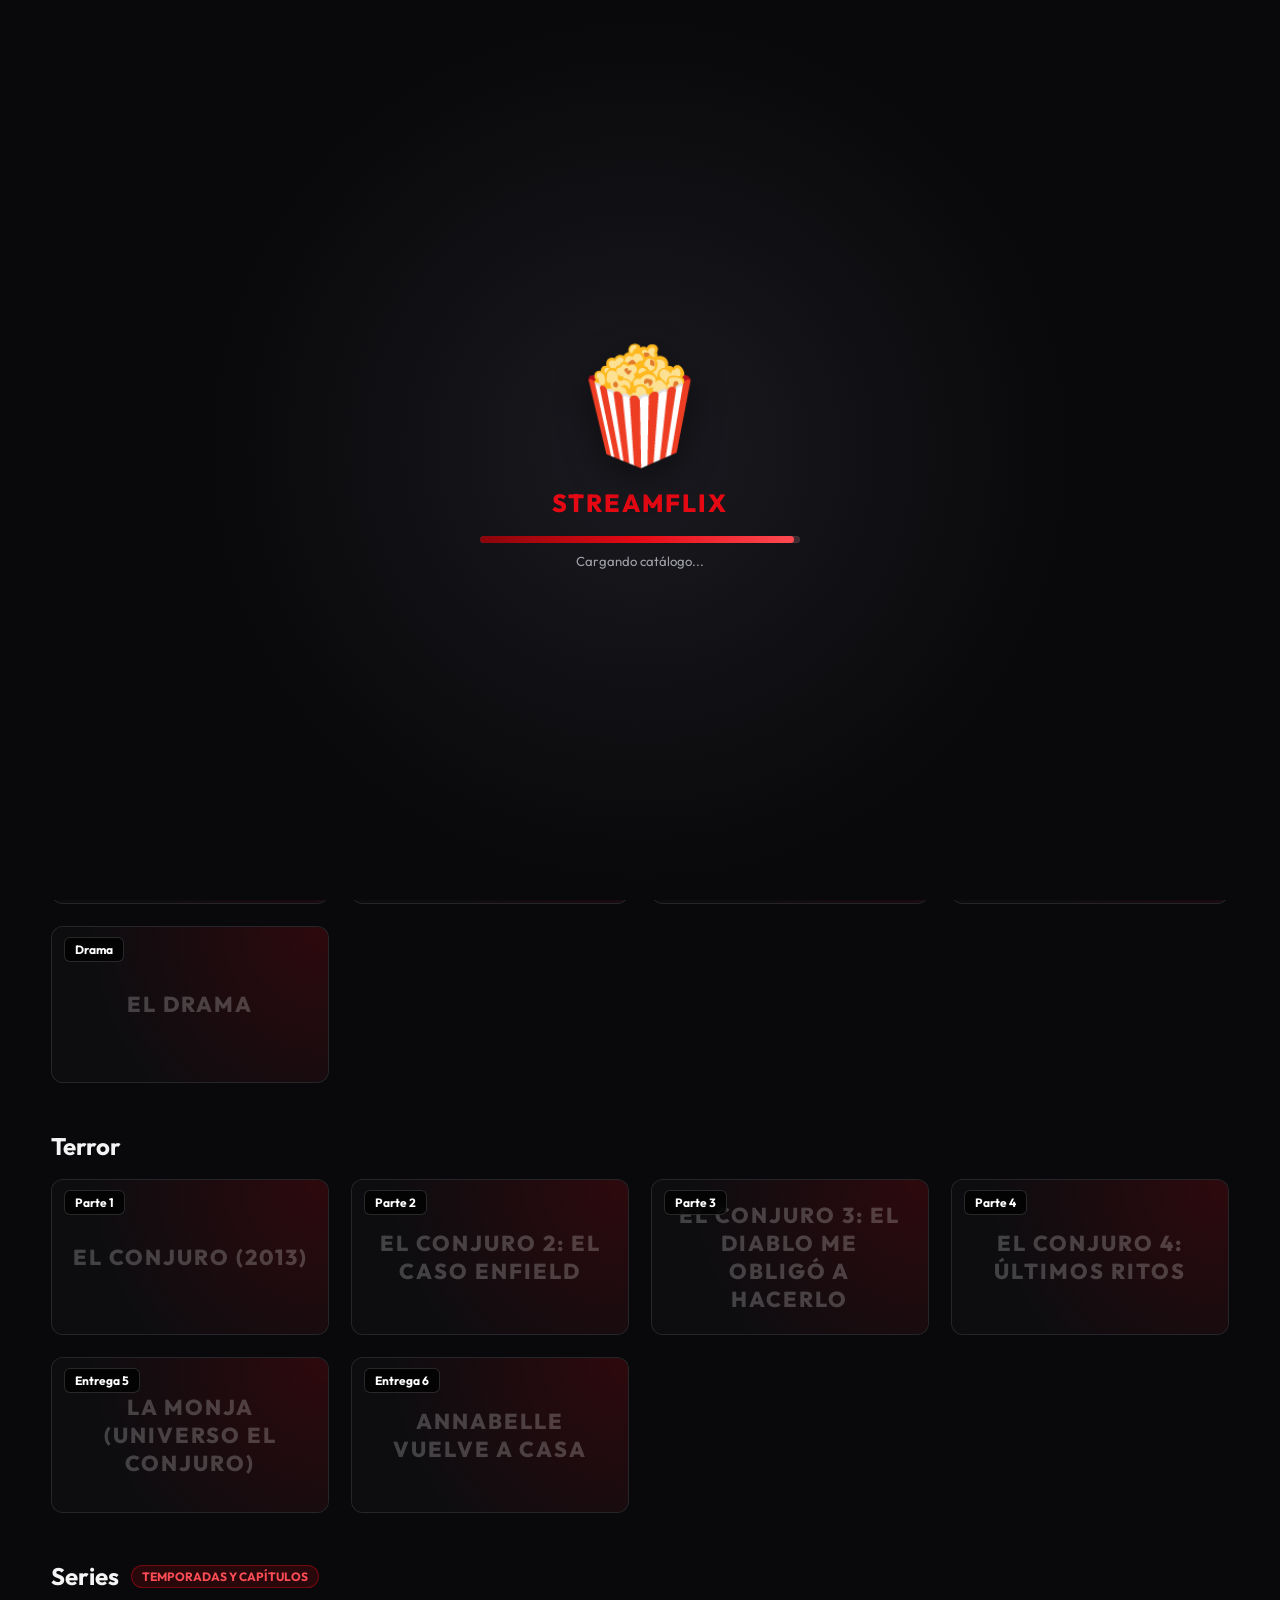
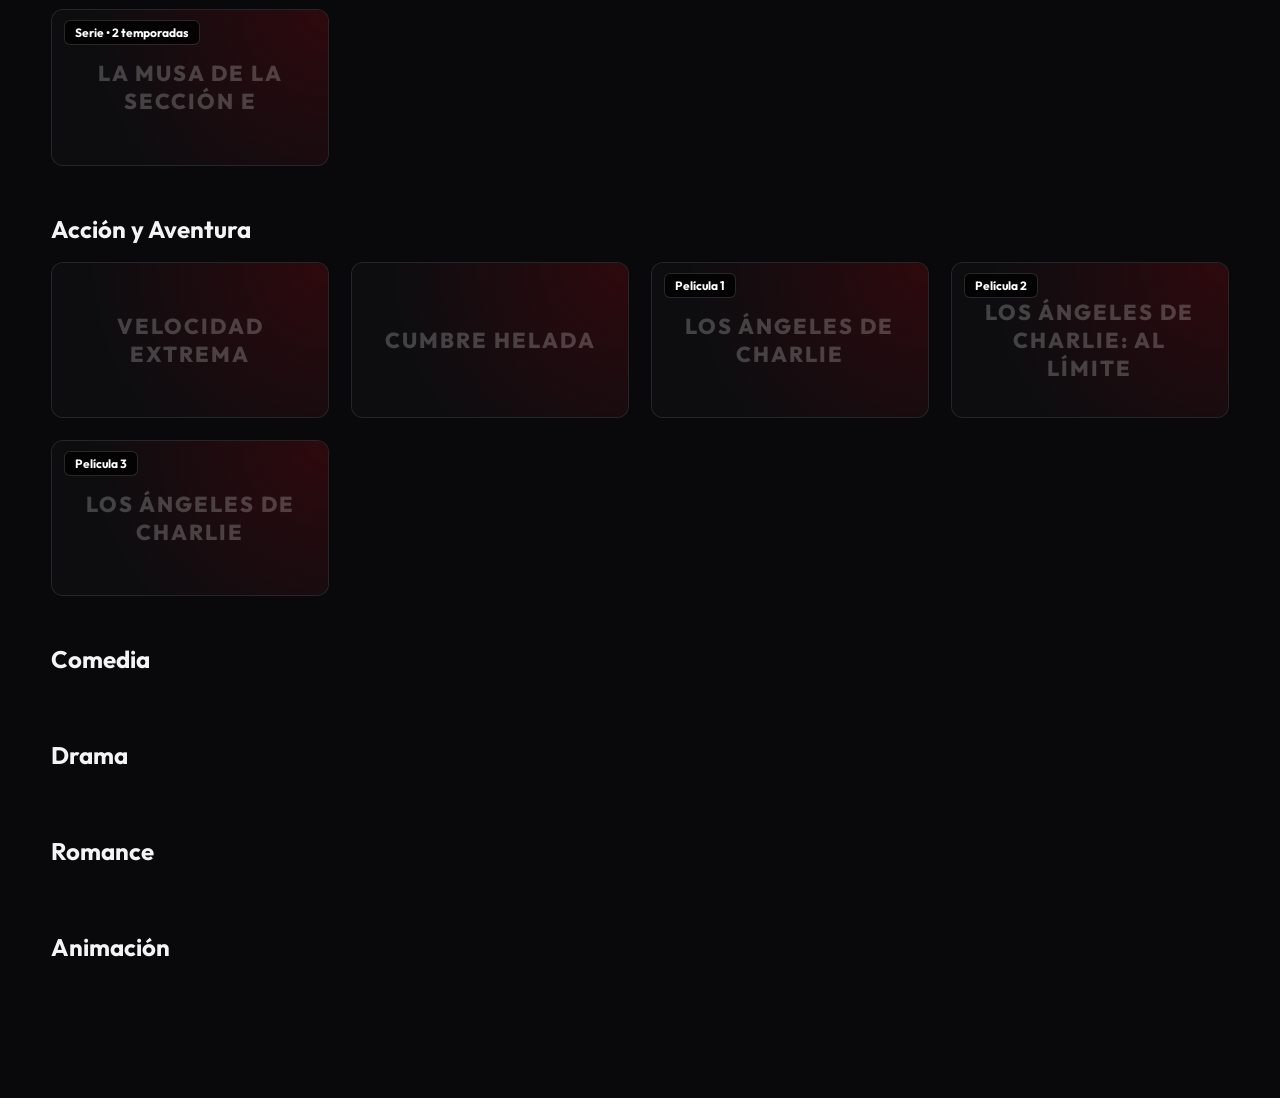
==== commit 44d6a161: "carga" ====
--- a/index.html
+++ b/index.html
@@ -9,6 +9,16 @@
     <link rel="stylesheet" href="assets/styles/styles.css">
 </head>
 <body>
+    <div class="loading-screen" id="loadingScreen" role="status" aria-label="Cargando StreamFlix">
+        <div class="loading-content">
+            <div class="loading-popcorn" aria-hidden="true">🍿</div>
+            <div class="loading-brand">STREAMFLIX</div>
+            <div class="loading-bar" aria-hidden="true">
+                <div class="loading-progress" id="loadingProgress"></div>
+            </div>
+            <div class="loading-text" id="loadingText">Cargando catálogo...</div>
+        </div>
+    </div>
 
     <!-- Barra de Navegación -->
     <nav id="navbar">
--- a/assets/styles/styles.css
+++ b/assets/styles/styles.css
@@ -19,6 +19,74 @@
             background-color: var(--bg-dark);
             color: var(--text-main);
             overflow-x: hidden;
+        }
+
+        .loading-screen {
+            position: fixed;
+            inset: 0;
+            z-index: 9999;
+            display: grid;
+            place-items: center;
+            background: radial-gradient(circle at center, #1a1a20 0%, var(--bg-dark) 55%);
+            transition: opacity 0.55s ease, visibility 0.55s ease;
+        }
+
+        .loading-screen.finished {
+            opacity: 0;
+            visibility: hidden;
+        }
+
+        .loading-content {
+            width: min(320px, 72vw);
+            display: flex;
+            flex-direction: column;
+            align-items: center;
+        }
+
+        .loading-popcorn {
+            font-size: clamp(4.5rem, 12vw, 7rem);
+            filter: drop-shadow(0 12px 18px rgba(0, 0, 0, 0.45));
+            animation: popcornBounce 1s ease-in-out infinite;
+        }
+
+        .loading-brand {
+            margin: 14px 0 18px;
+            color: var(--primary);
+            font-size: 1.55rem;
+            font-weight: 800;
+            letter-spacing: 2px;
+        }
+
+        .loading-bar {
+            width: 100%;
+            height: 7px;
+            overflow: hidden;
+            border-radius: 999px;
+            background: rgba(255, 255, 255, 0.12);
+            box-shadow: inset 0 0 0 1px rgba(255, 255, 255, 0.05);
+        }
+
+        .loading-progress {
+            width: 0;
+            height: 100%;
+            border-radius: inherit;
+            background: linear-gradient(90deg, #8a050b, var(--primary), #ff4a52);
+            box-shadow: 0 0 14px rgba(229, 9, 20, 0.7);
+        }
+
+        .loading-text {
+            margin-top: 10px;
+            color: var(--text-muted);
+            font-size: 0.82rem;
+        }
+
+        @keyframes popcornBounce {
+            0%, 100% {
+                transform: translateY(0) rotate(-2deg);
+            }
+            50% {
+                transform: translateY(-10px) rotate(3deg);
+            }
         }
 
         /* Navbar con efecto cristal */
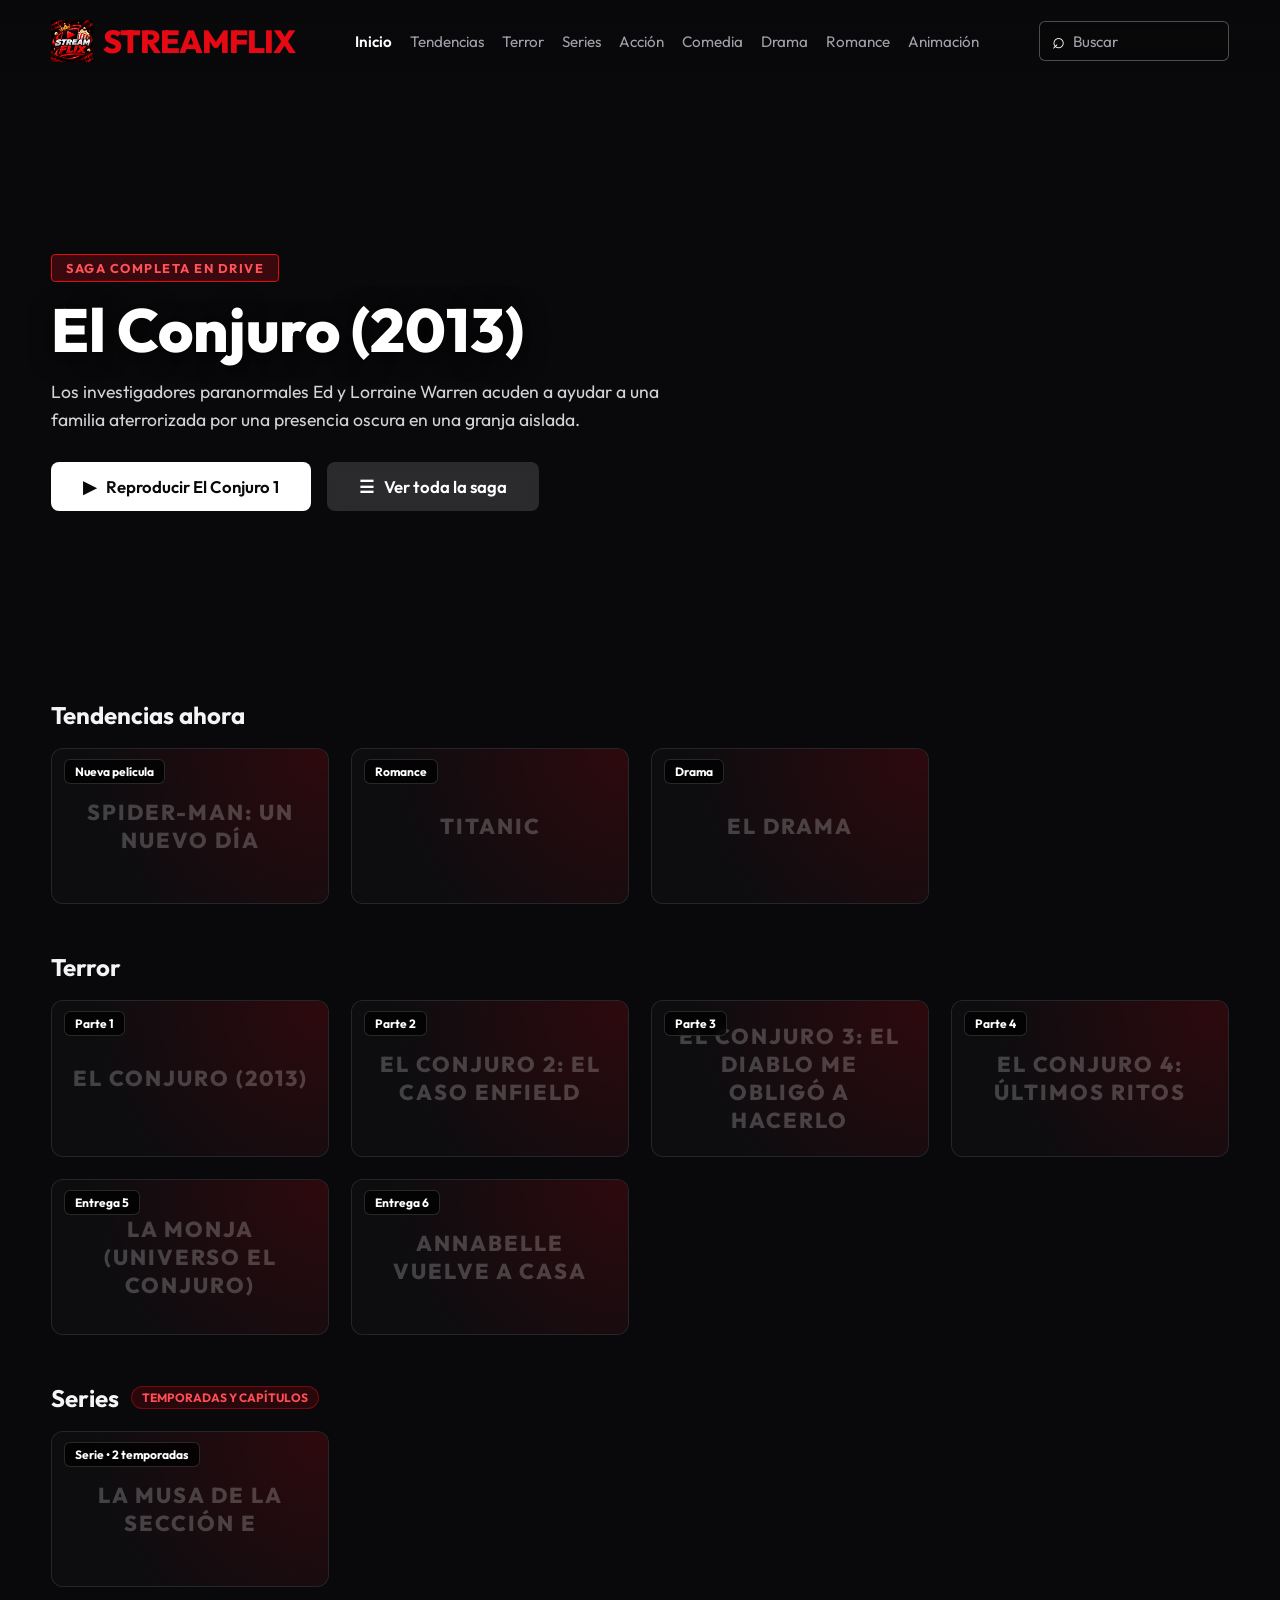
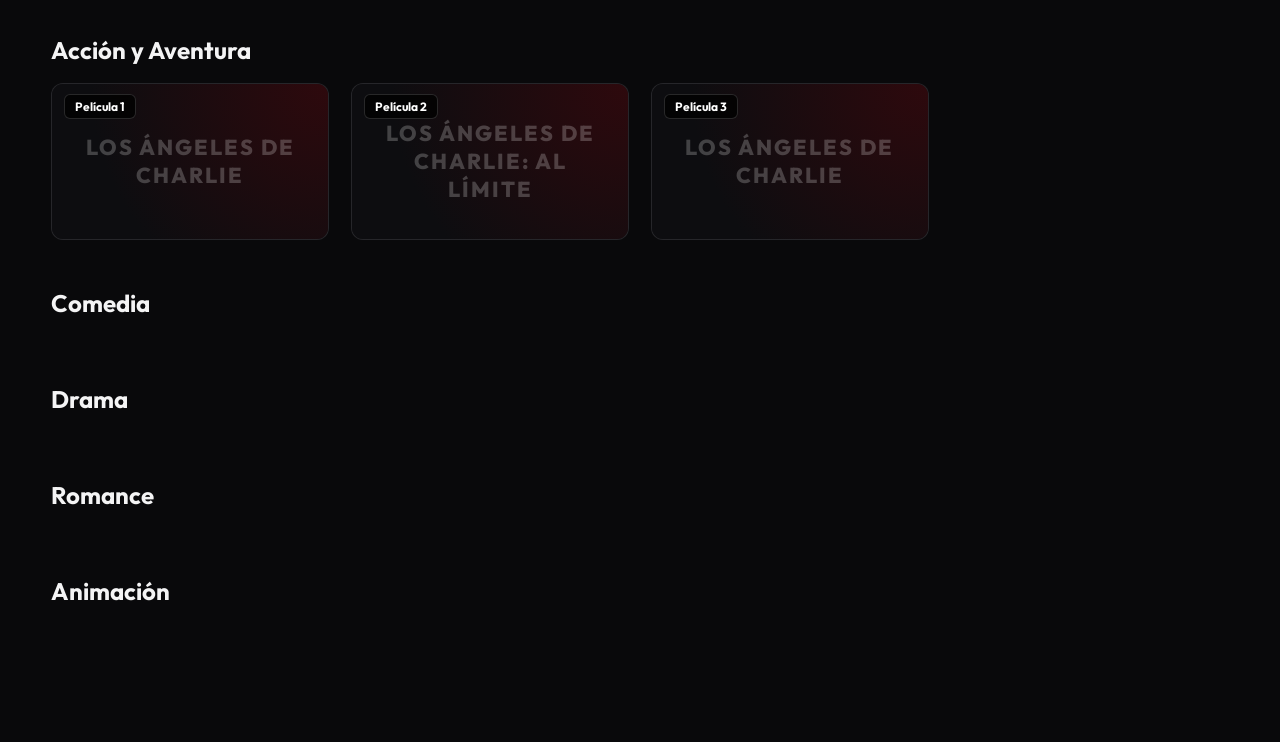
==== commit 103a6e5d: "codigo de cambio" ====
--- a/index.html
+++ b/index.html
@@ -134,6 +134,7 @@
         <div class="player-wrapper">
             <aside class="episode-panel" id="episodePanel" hidden></aside>
             <div class="video-container">
+                <button class="episode-list-toggle" id="episodeListToggle" type="button">← Episodios</button>
                 <iframe id="drivePlayer" allow="autoplay; fullscreen" allowfullscreen></iframe>
             </div>
         </div>
--- a/assets/styles/styles.css
+++ b/assets/styles/styles.css
@@ -643,6 +643,10 @@
             min-width: 0;
         }
 
+        .episode-list-toggle {
+            display: none;
+        }
+
         @media (max-width: 760px) {
             nav {
                 flex-direction: column;
@@ -806,7 +810,7 @@
             }
 
             .modal {
-                padding: 8px;
+                padding: 0;
             }
 
             .player-wrapper {
@@ -819,17 +823,74 @@
 
             .player-wrapper.series-player {
                 width: 100%;
-                height: 94vh;
+                height: 100vh;
+                height: 100dvh;
                 max-height: none;
                 aspect-ratio: auto;
                 flex-direction: column;
+                border-radius: 0;
             }
 
             .episode-panel {
                 width: 100%;
-                flex: 0 0 220px;
+                flex: 1;
+                min-height: 0;
+                padding: 20px 18px;
                 border-right: none;
-                border-bottom: 1px solid rgba(255, 255, 255, 0.08);
+                border-bottom: none;
+            }
+
+            .episode-panel h3 {
+                font-size: 1.4rem;
+            }
+
+            .season-tabs {
+                gap: 10px;
+                margin-bottom: 16px;
+            }
+
+            .season-tab,
+            .episode-button {
+                border-radius: 10px;
+            }
+
+            .season-tab {
+                min-height: 48px;
+                font-size: 1rem;
+            }
+
+            .episode-list {
+                gap: 10px;
+            }
+
+            .episode-button {
+                min-height: 52px;
+                font-size: 1rem;
+            }
+
+            .series-player:not(.episode-playing) .video-container,
+            .series-player.episode-playing .episode-panel {
+                display: none;
+            }
+
+            .series-player.episode-playing .video-container {
+                flex: 1;
+            }
+
+            .series-player.episode-playing .episode-list-toggle {
+                position: absolute;
+                top: 16px;
+                left: 16px;
+                z-index: 1;
+                display: block;
+                padding: 10px 14px;
+                border: 1px solid rgba(255, 255, 255, 0.2);
+                border-radius: 10px;
+                background: rgba(16, 16, 20, 0.9);
+                color: #fff;
+                font: inherit;
+                font-weight: 600;
+                cursor: pointer;
             }
 
             .notice-card {
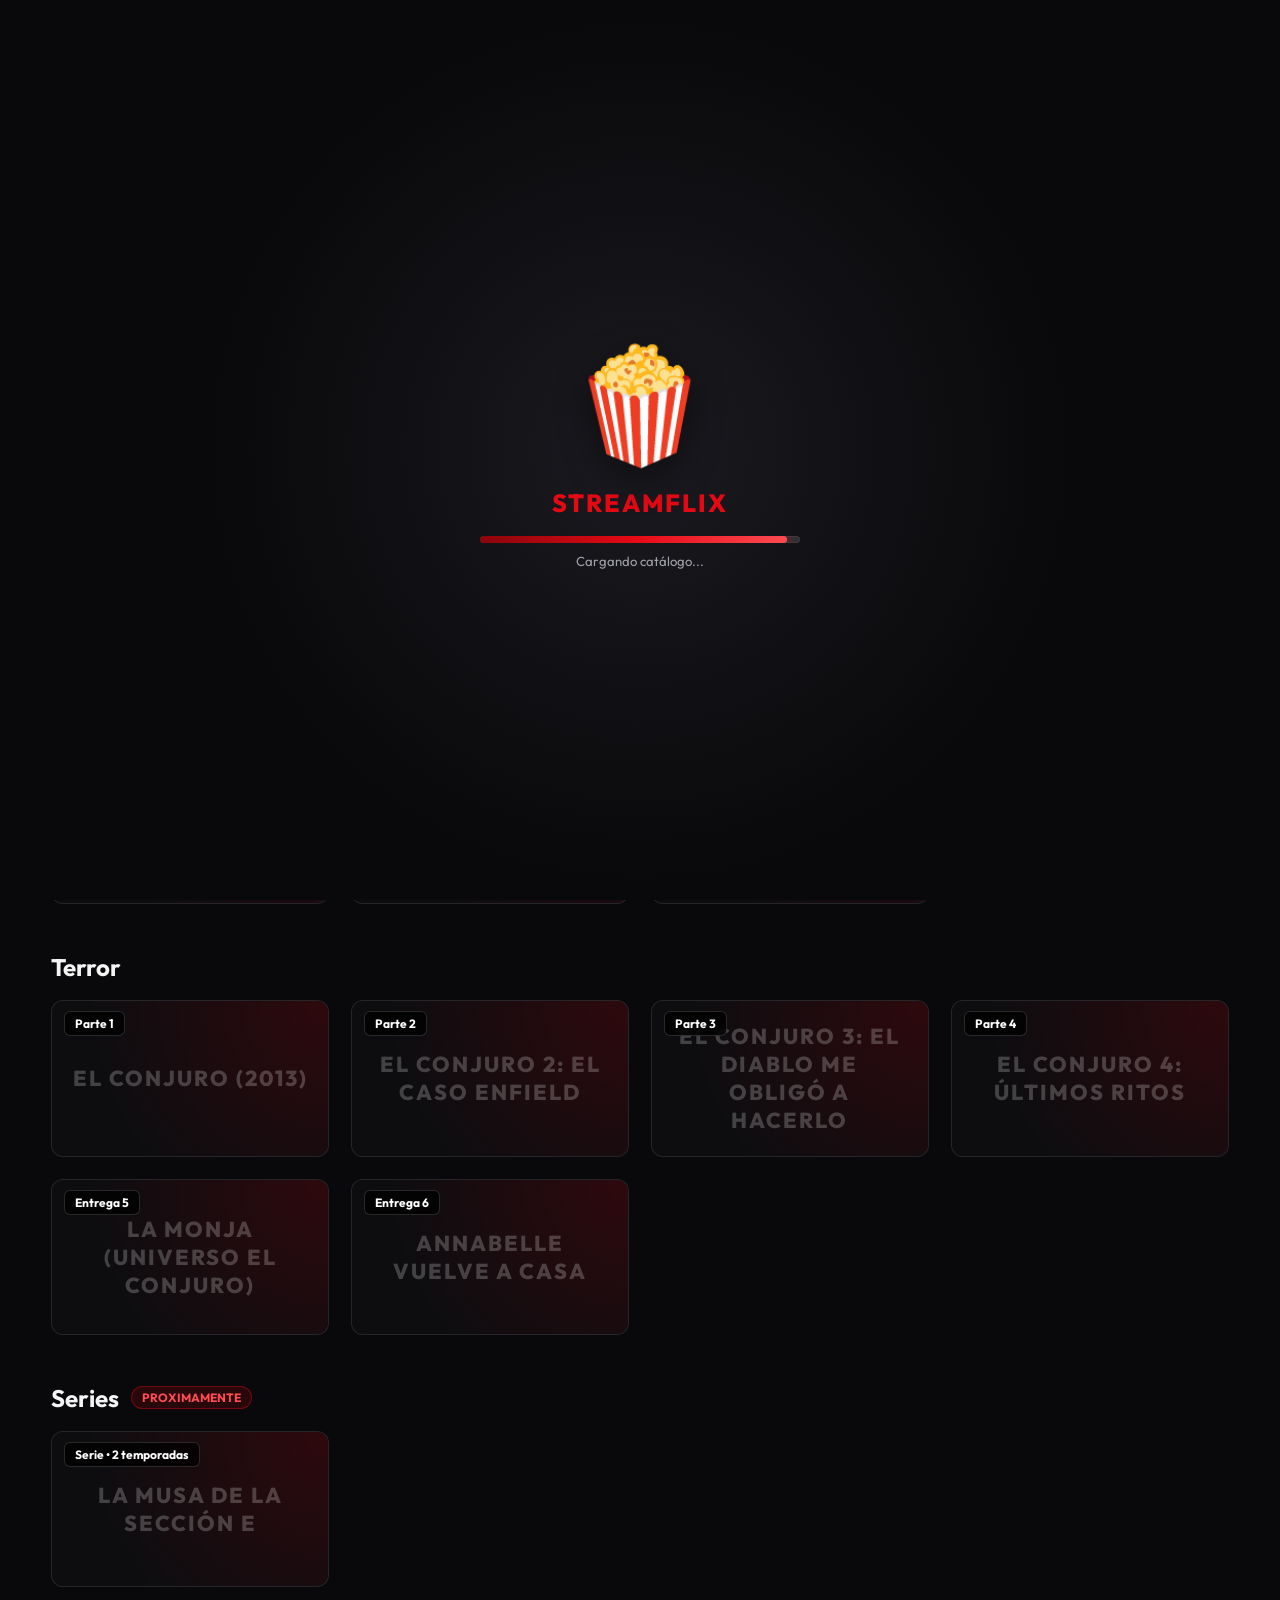
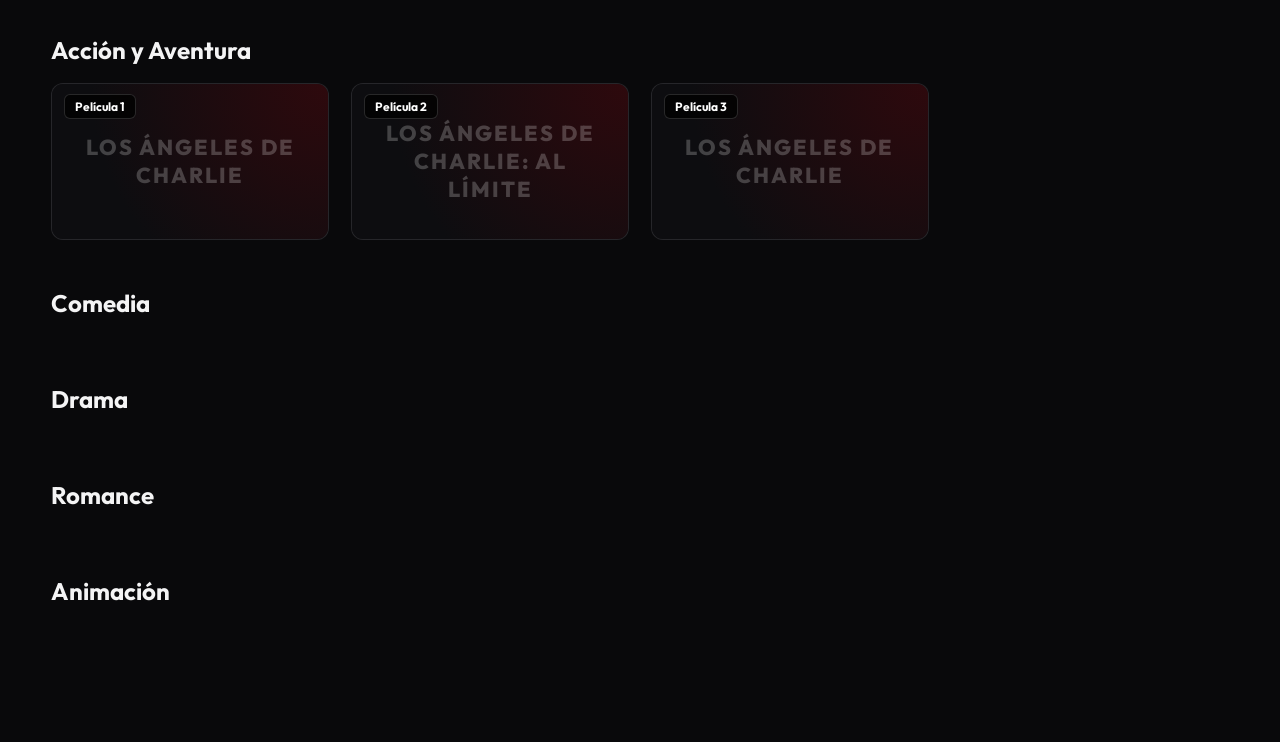
==== commit 89e17b9f: "XD" ====
--- a/index.html
+++ b/index.html
@@ -82,7 +82,7 @@
         <section class="row" id="series">
             <div class="row-header">
                 <h2 class="row-title">Series</h2>
-                <span class="row-tag">Temporadas y capítulos</span>
+                <span class="row-tag">proximamente</span>
             </div>
             <div class="cards-container" id="rowSeries"></div>
         </section>
